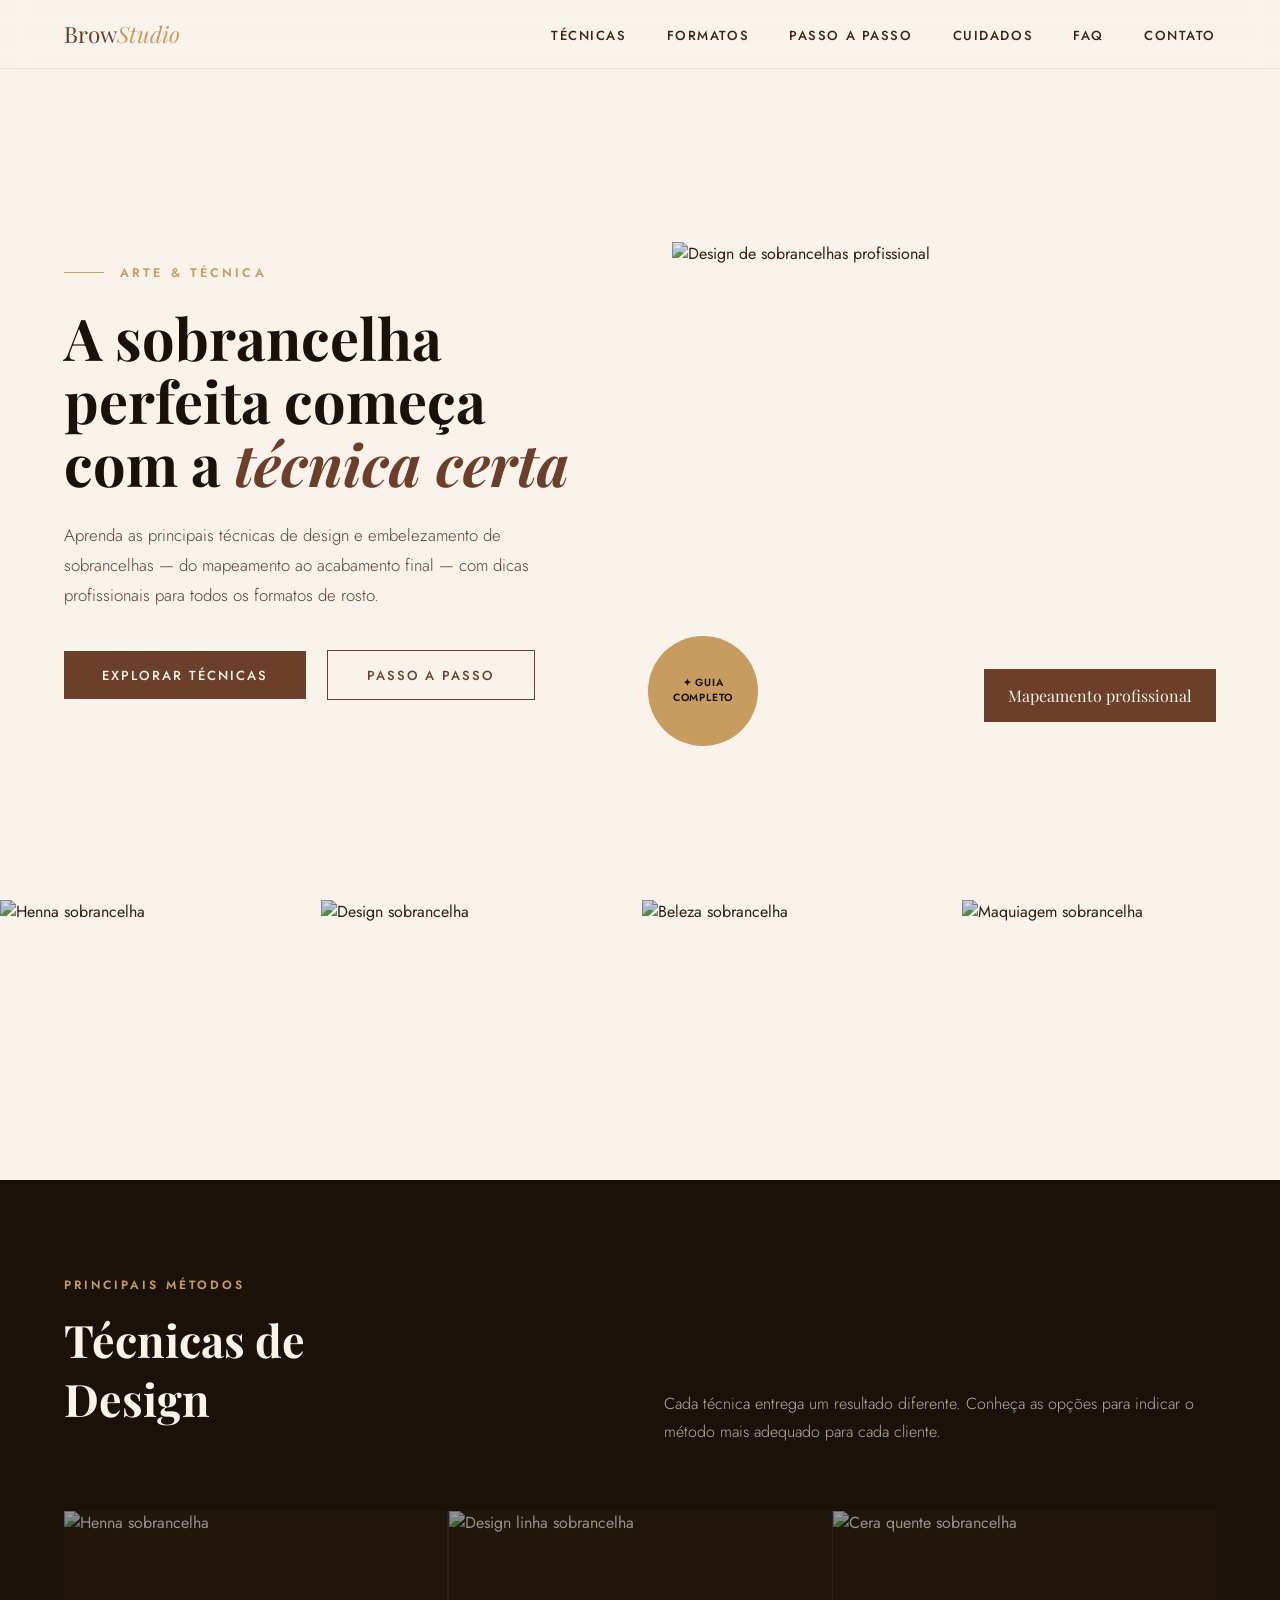
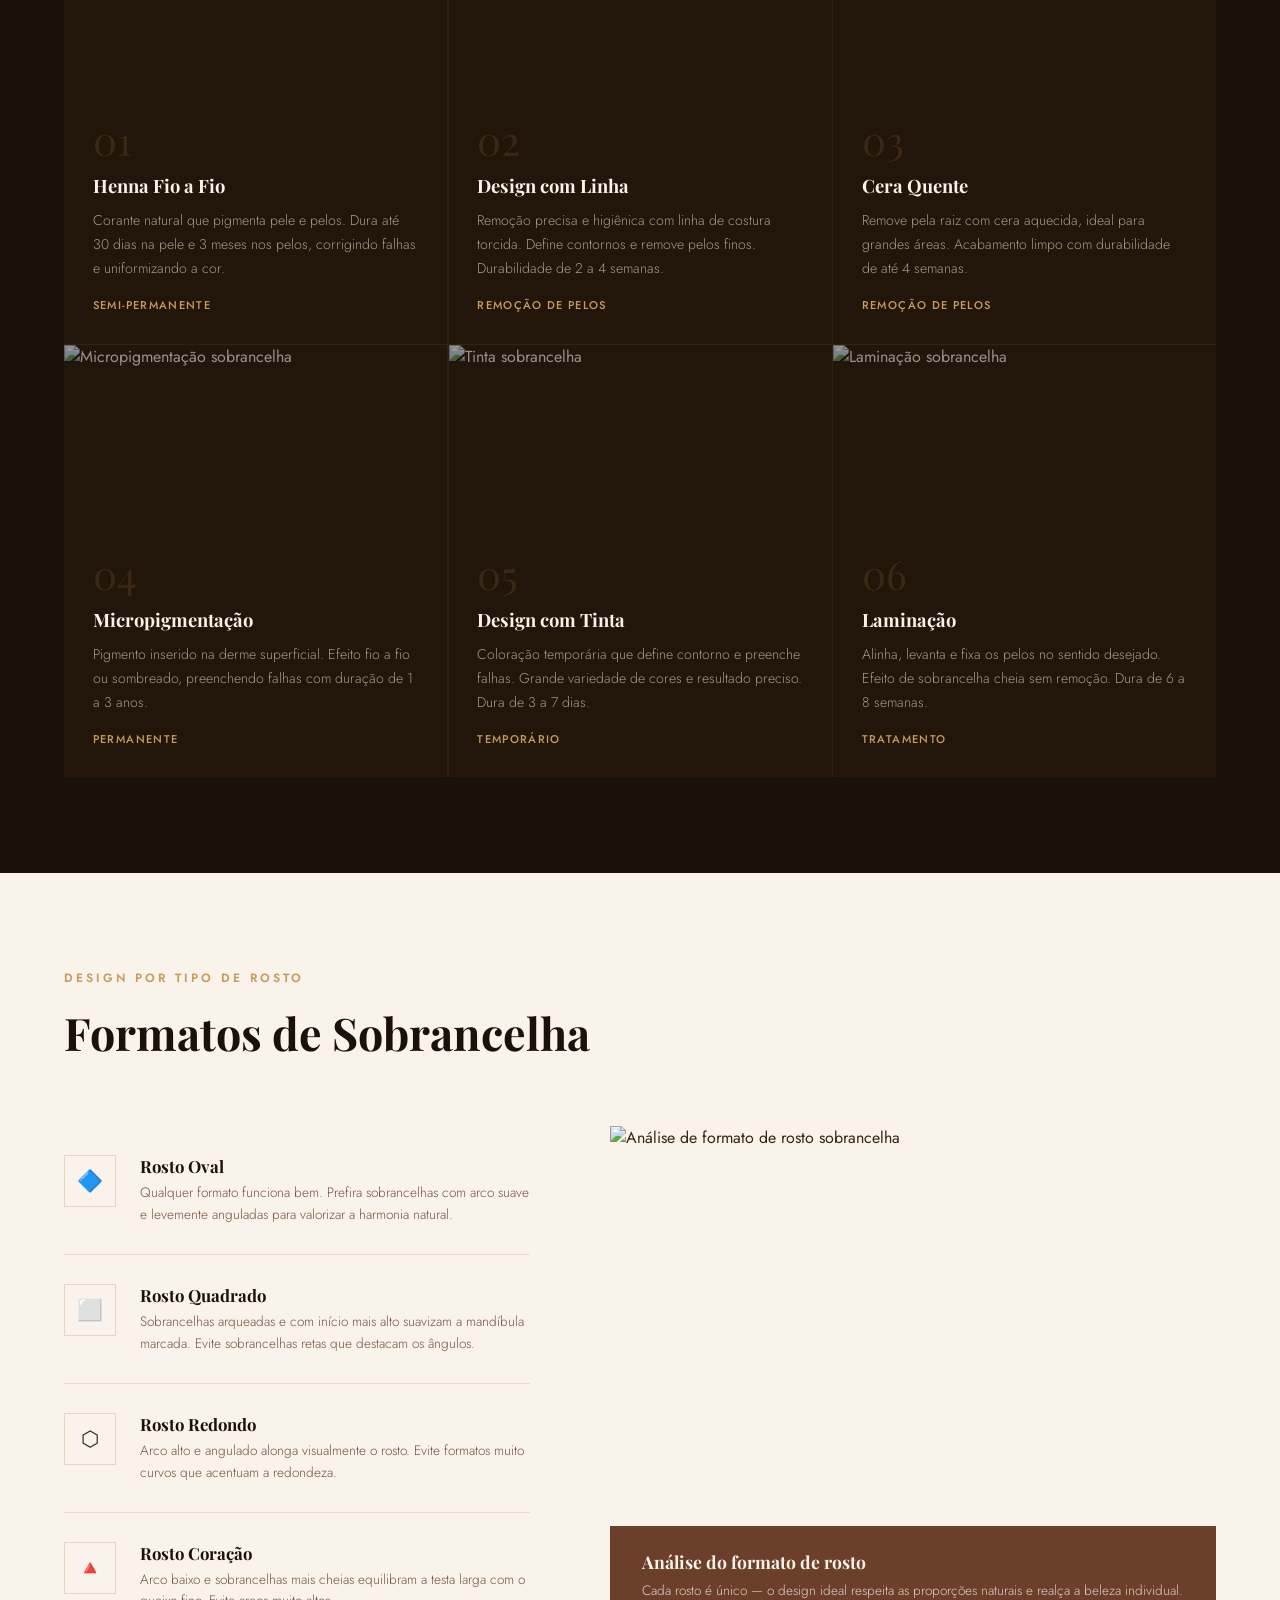
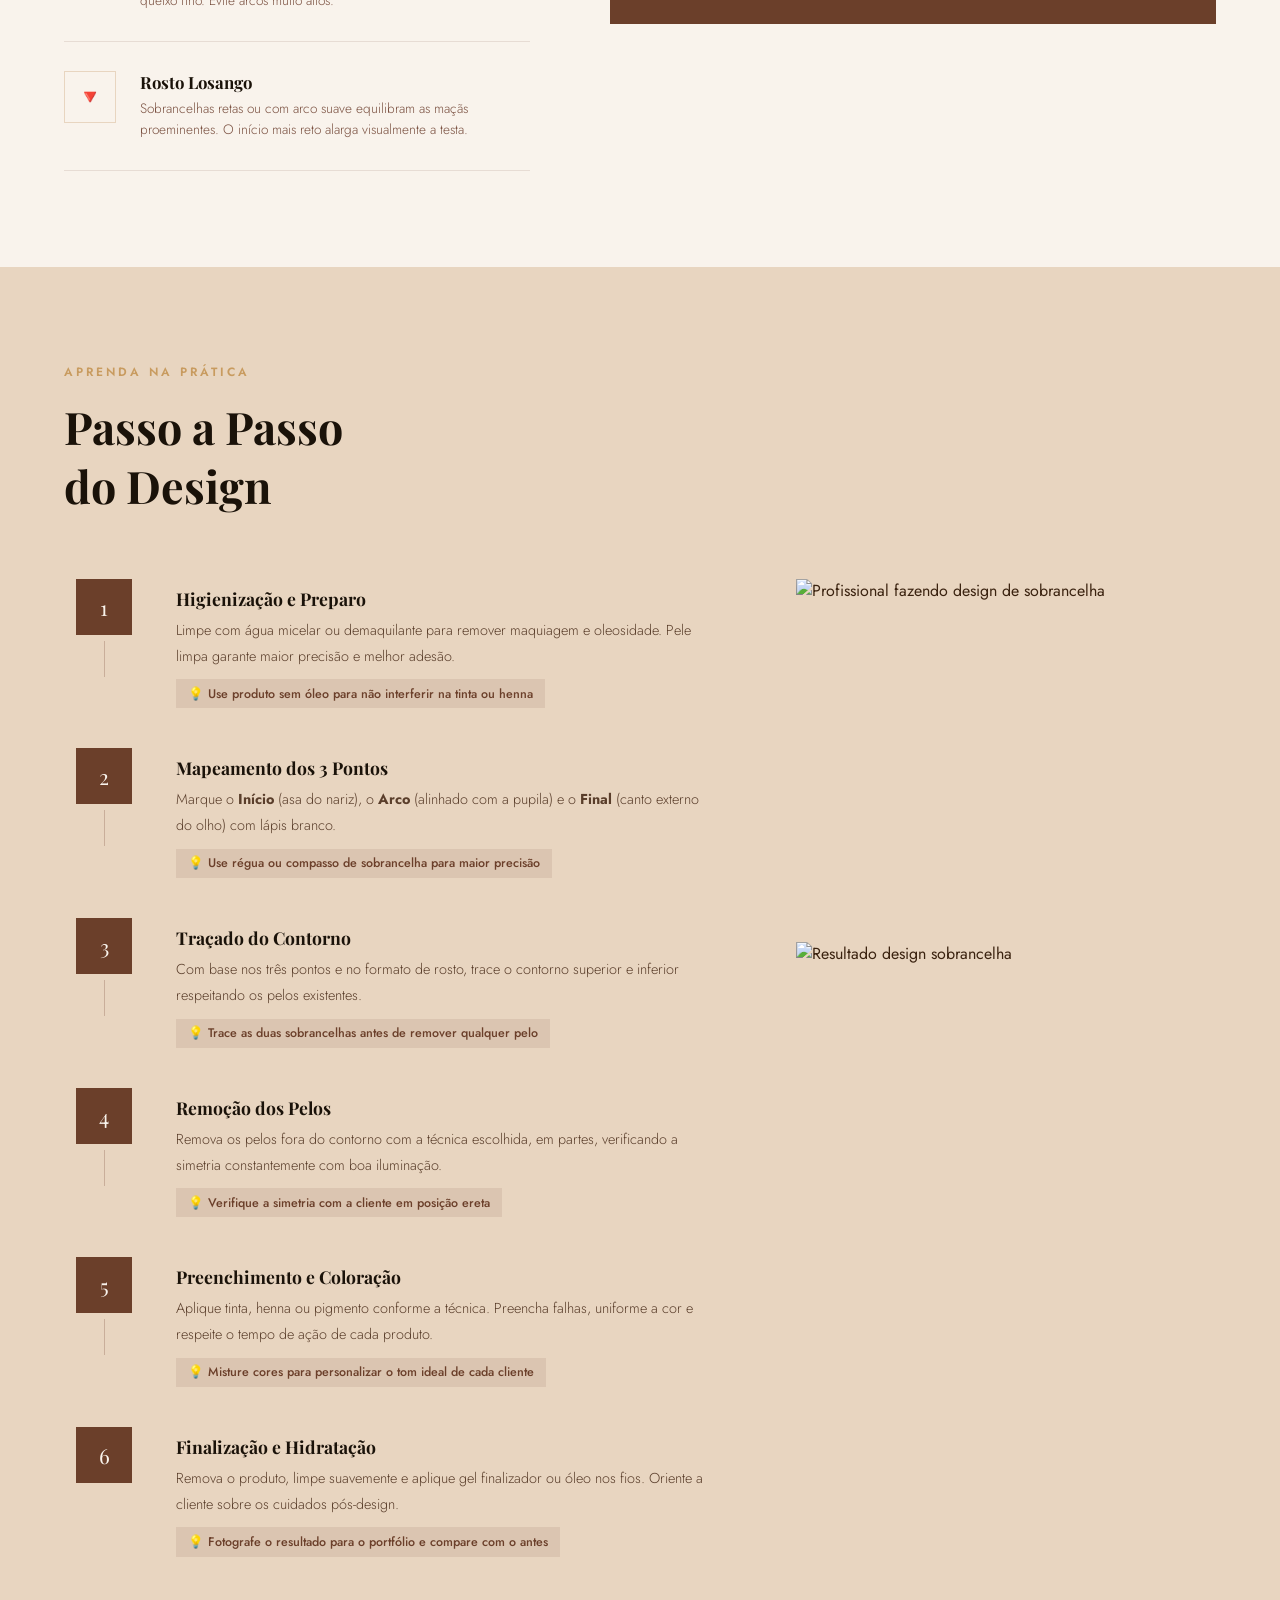
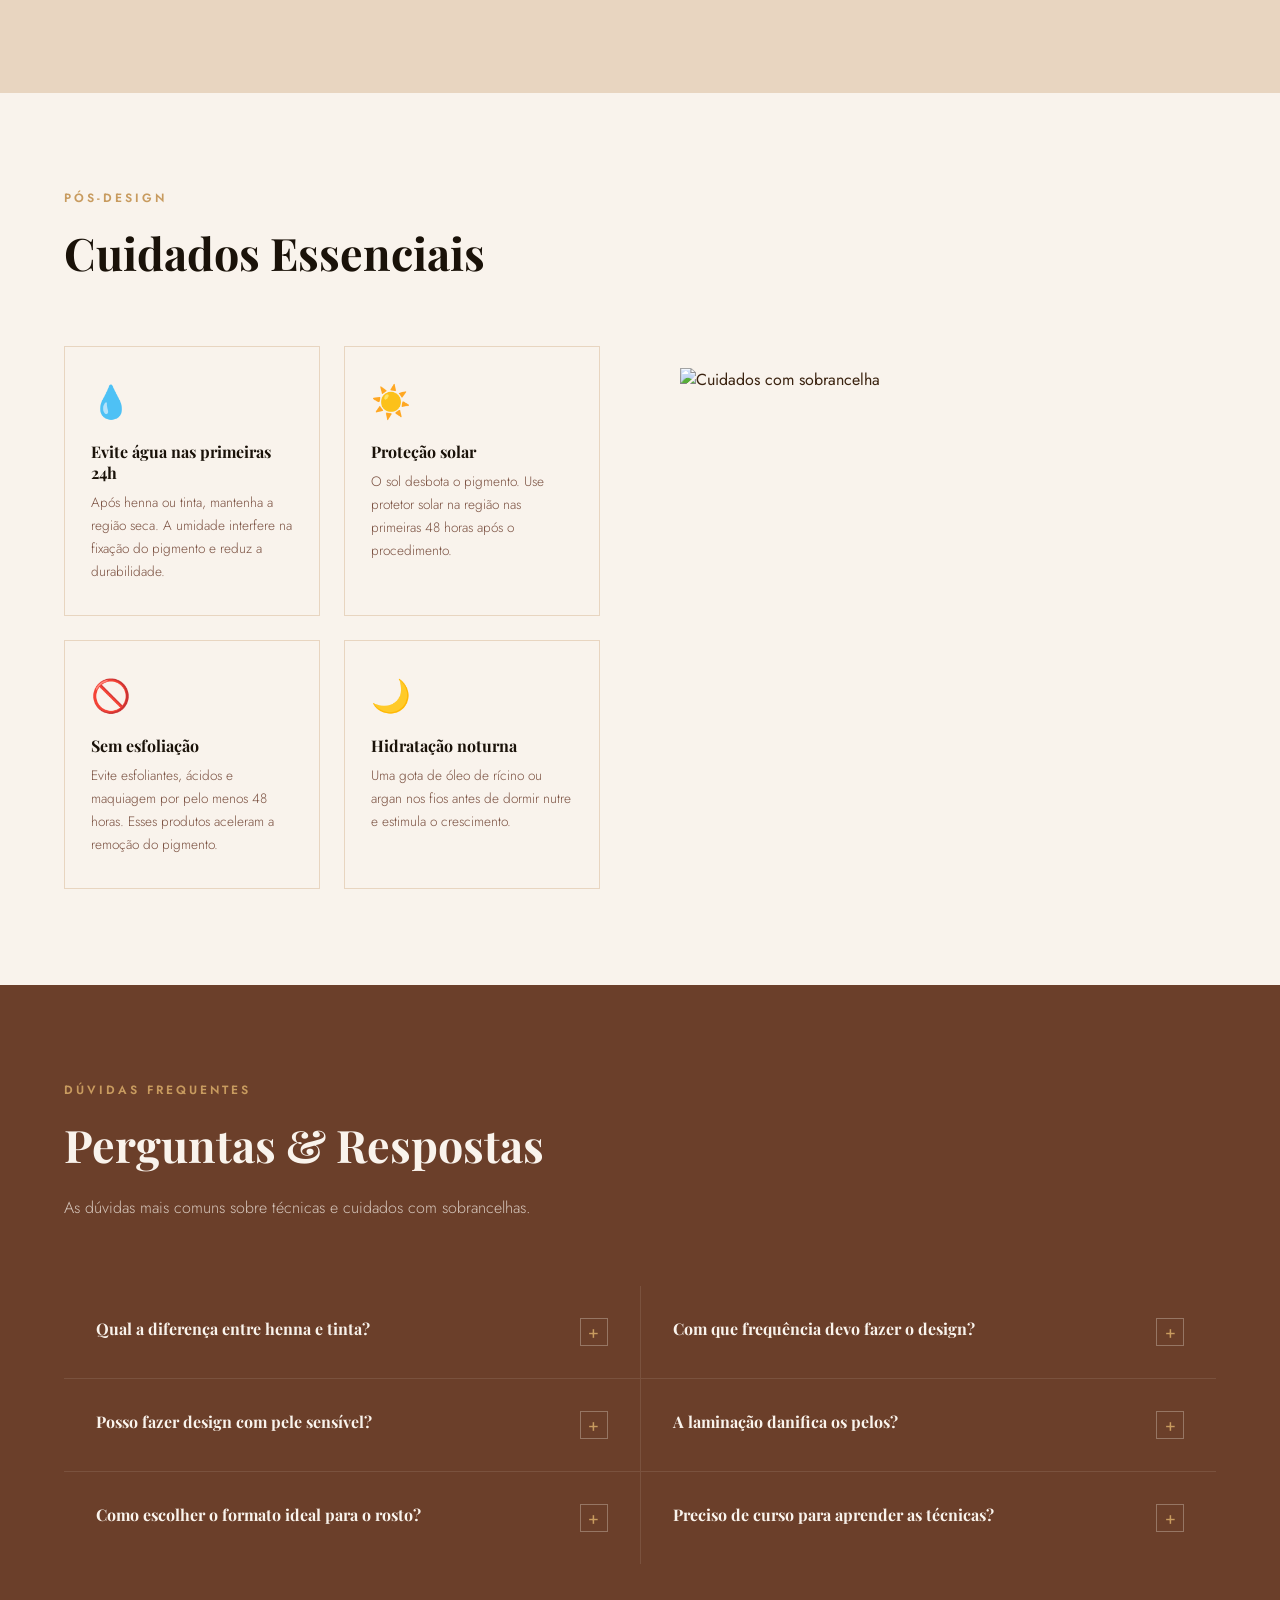
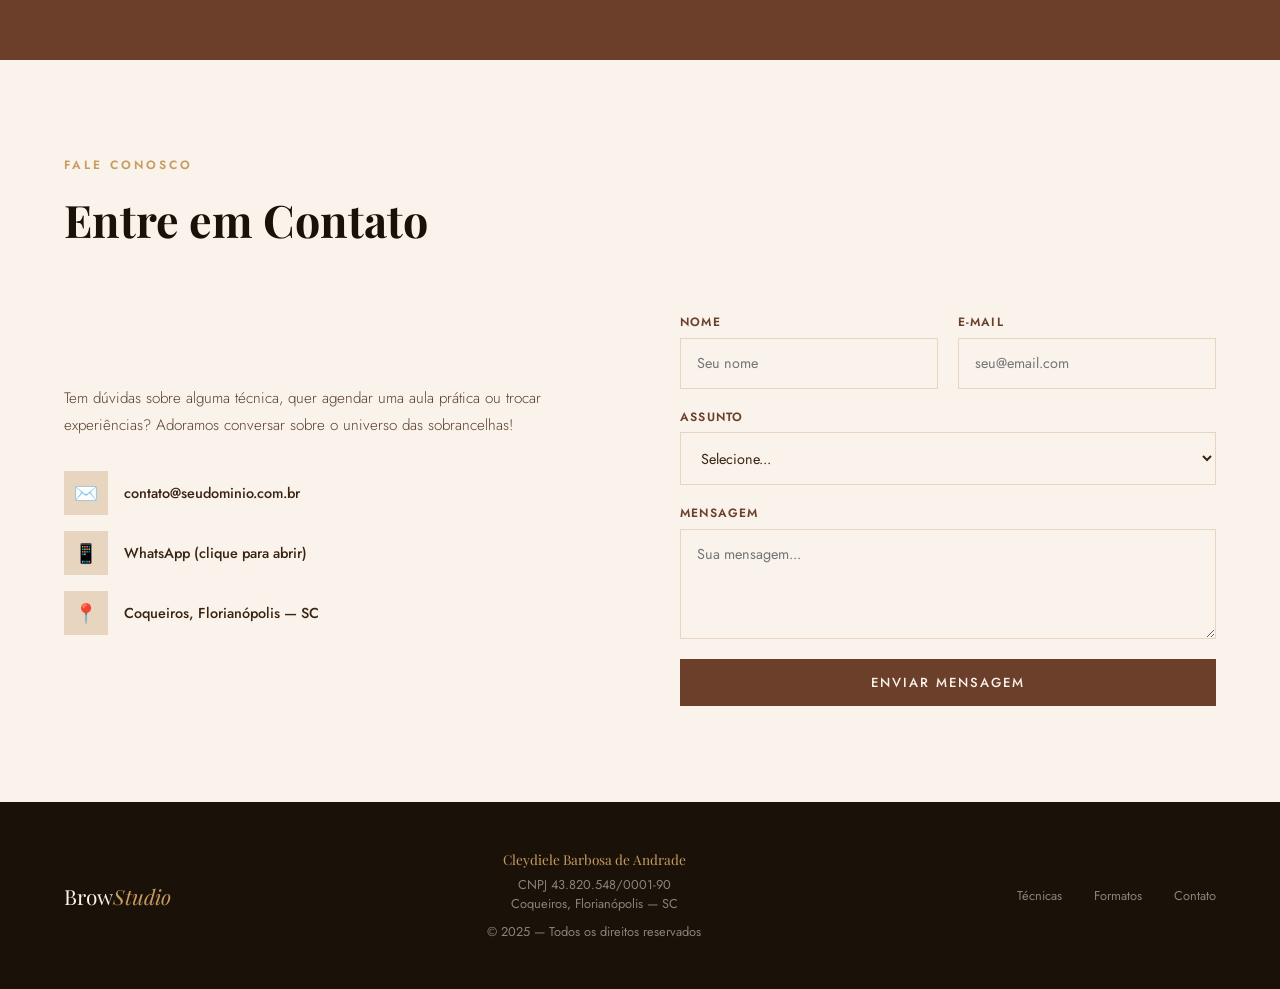
==== pre/index.html @ be70ad99 "Add files via upload" ====
<!DOCTYPE html><html lang="pt-BR"><head>
  <meta charset="UTF-8">
  <meta name="viewport" content="width=device-width, initial-scale=1.0">
  <title>Cleydiele Barbosa — Sobrancelhas</title>
  <link href="https://fonts.googleapis.com/css2?family=Playfair+Display:ital,wght@0,400;0,700;1,400&family=Jost:wght@300;400;500;600&display=swap" rel="stylesheet">
  <style>
    :root {
      --cream: #f9f3ec;
      --warm-brown: #6b3f2a;
      --gold: #c89b5f;
      --dark: #1a1209;
      --light-brown: #e8d5c0;
      --text: #3b2310;
    }
    *, *::before, *::after { box-sizing: border-box; margin: 0; padding: 0; }
    html { scroll-behavior: smooth; }
    body { font-family: 'Jost', sans-serif; background: var(--cream); color: var(--text); overflow-x: hidden; }

    /* NAV */
    nav {
      position: fixed; top: 0; left: 0; right: 0; z-index: 100;
      display: flex; justify-content: space-between; align-items: center;
      padding: 1.2rem 4rem;
      background: rgba(249,243,236,0.92); backdrop-filter: blur(12px);
      border-bottom: 1px solid rgba(200,155,95,0.2);
    }
    .nav-logo { font-family: 'Playfair Display', serif; font-size: 1.4rem; color: var(--warm-brown); }
    .nav-logo span { color: var(--gold); font-style: italic; }
    nav ul { list-style: none; display: flex; gap: 2.5rem; }
    nav ul a { text-decoration: none; font-size: 0.82rem; font-weight: 500; letter-spacing: 0.12em; text-transform: uppercase; color: var(--text); transition: color 0.3s; }
    nav ul a:hover { color: var(--gold); }

    /* HERO */
    .hero {
      min-height: 100vh;
      display: grid; grid-template-columns: 1fr 1fr;
      align-items: center; padding: 8rem 4rem 4rem; gap: 4rem;
      position: relative;
    }
    .hero-eyebrow {
      font-size: 0.78rem; font-weight: 600; letter-spacing: 0.25em; text-transform: uppercase;
      color: var(--gold); margin-bottom: 1.5rem;
      display: flex; align-items: center; gap: 1rem;
    }
    .hero-eyebrow::before { content: ''; display: block; width: 40px; height: 1px; background: var(--gold); }
    h1 { font-family: 'Playfair Display', serif; font-size: clamp(2.6rem, 4.5vw, 4.2rem); line-height: 1.1; color: var(--dark); margin-bottom: 1.5rem; }
    h1 em { font-style: italic; color: var(--warm-brown); }
    .hero p { font-size: 1.05rem; line-height: 1.8; color: #5a3e2b; max-width: 480px; margin-bottom: 2.5rem; font-weight: 300; }

    .btn {
      display: inline-block; padding: 0.9rem 2.4rem;
      background: var(--warm-brown); color: var(--cream);
      text-decoration: none; font-size: 0.82rem; letter-spacing: 0.15em;
      text-transform: uppercase; font-weight: 500; border: none; cursor: pointer;
      transition: background 0.3s, transform 0.2s; font-family: 'Jost', sans-serif;
    }
    .btn:hover { background: var(--dark); transform: translateY(-2px); }
    .btn-outline { background: transparent; border: 1.5px solid var(--warm-brown); color: var(--warm-brown); margin-left: 1rem; }
    .btn-outline:hover { background: var(--warm-brown); color: var(--cream); }

    /* HERO IMAGE */
    .hero-visual { position: relative; animation: fadeUp 1s 0.2s ease both; }
    .hero-img-main {
      width: 100%; height: 480px; object-fit: cover;
      display: block;
      filter: brightness(0.9);
    }
    .hero-img-overlay {
      position: absolute; bottom: -24px; left: -24px;
      background: var(--gold); color: var(--dark);
      width: 110px; height: 110px; border-radius: 50%;
      display: flex; flex-direction: column; align-items: center; justify-content: center;
      font-size: 0.65rem; font-weight: 600; letter-spacing: 0.08em;
      text-transform: uppercase; text-align: center; line-height: 1.4;
    }
    .hero-img-caption {
      position: absolute; bottom: 0; right: 0;
      background: var(--warm-brown); color: var(--cream);
      padding: 1rem 1.5rem;
      font-family: 'Playfair Display', serif; font-size: 1rem;
    }

    /* GALERIA */
    #galeria { padding: 0; }
    .galeria-grid { display: grid; grid-template-columns: repeat(4, 1fr); gap: 3px; }
    .galeria-item { position: relative; overflow: hidden; }
    .galeria-item img {
      width: 100%; height: 280px; object-fit: cover; display: block;
      transition: transform 0.5s ease, filter 0.4s;
      filter: brightness(0.85);
    }
    .galeria-item:hover img { transform: scale(1.05); filter: brightness(1); }
    .galeria-label {
      position: absolute; bottom: 0; left: 0; right: 0;
      background: linear-gradient(transparent, rgba(26,18,9,0.85));
      padding: 2rem 1.2rem 1rem;
      color: var(--cream); font-size: 0.8rem; letter-spacing: 0.12em;
      text-transform: uppercase; font-weight: 500;
      transform: translateY(100%); transition: transform 0.3s;
    }
    .galeria-item:hover .galeria-label { transform: translateY(0); }

    /* SECTIONS */
    section { padding: 6rem 4rem; }
    .section-label { font-size: 0.75rem; font-weight: 600; letter-spacing: 0.25em; text-transform: uppercase; color: var(--gold); margin-bottom: 1rem; }
    .section-title { font-family: 'Playfair Display', serif; font-size: clamp(2rem, 3.5vw, 3rem); color: var(--dark); margin-bottom: 1.2rem; }
    .section-sub { font-size: 1rem; line-height: 1.8; color: #5a3e2b; font-weight: 300; max-width: 560px; }

    /* TECNICAS */
    #tecnicas { background: var(--dark); color: var(--cream); }
    #tecnicas .section-title { color: var(--cream); }
    #tecnicas .section-sub { color: rgba(249,243,236,0.7); }
    .tecnicas-header { display: grid; grid-template-columns: 1fr 1fr; gap: 3rem; align-items: end; margin-bottom: 4rem; }
    .tecnicas-grid { display: grid; grid-template-columns: repeat(3, 1fr); gap: 1.5px; background: rgba(200,155,95,0.12); }

    .tecnica-card {
      background: #221509; overflow: hidden;
      transition: background 0.3s; cursor: default; position: relative;
    }
    .tecnica-card-img { width: 100%; height: 180px; object-fit: cover; display: block; filter: brightness(0.6) saturate(0.7); transition: filter 0.4s; }
    .tecnica-card:hover .tecnica-card-img { filter: brightness(0.8) saturate(1); }
    .tecnica-card-body { padding: 1.8rem; }
    .tecnica-card::before { content: ''; position: absolute; bottom: 0; left: 0; width: 0; height: 2px; background: var(--gold); transition: width 0.4s; }
    .tecnica-card:hover::before { width: 100%; }
    .tecnica-number { font-family: 'Playfair Display', serif; font-size: 2.5rem; color: rgba(200,155,95,0.15); line-height: 1; margin-bottom: 0.8rem; }
    .tecnica-card h3 { font-family: 'Playfair Display', serif; font-size: 1.15rem; color: var(--cream); margin-bottom: 0.7rem; }
    .tecnica-card p { font-size: 0.88rem; line-height: 1.7; color: rgba(249,243,236,0.6); font-weight: 300; }
    .tecnica-tag { display: inline-block; margin-top: 1rem; font-size: 0.7rem; letter-spacing: 0.12em; text-transform: uppercase; color: var(--gold); font-weight: 500; }

    /* FORMATOS */
    #formatos { background: var(--cream); }
    .formatos-layout { display: grid; grid-template-columns: 1fr 1.3fr; gap: 5rem; align-items: start; margin-top: 4rem; }
    .formato-item { display: flex; align-items: flex-start; gap: 1.5rem; padding: 1.8rem 0; border-bottom: 1px solid rgba(107,63,42,0.12); transition: all 0.3s; }
    .formato-item:hover .formato-icon-wrap { background: var(--warm-brown); color: var(--cream); }
    .formato-icon-wrap { flex-shrink: 0; width: 52px; height: 52px; border: 1.5px solid var(--light-brown); display: flex; align-items: center; justify-content: center; font-size: 1.3rem; transition: all 0.3s; }
    .formato-item h4 { font-family: 'Playfair Display', serif; font-size: 1.05rem; margin-bottom: 0.3rem; color: var(--dark); }
    .formato-item p { font-size: 0.85rem; line-height: 1.6; color: #7a5040; font-weight: 300; }
    .formato-visual { position: sticky; top: 8rem; }
    .formato-img { width: 100%; height: 400px; object-fit: cover; display: block; }
    .formato-img-caption { background: var(--warm-brown); color: var(--cream); padding: 1.5rem 2rem; }
    .formato-img-caption h3 { font-family: 'Playfair Display', serif; font-size: 1.1rem; margin-bottom: 0.4rem; }
    .formato-img-caption p { font-size: 0.85rem; opacity: 0.8; font-weight: 300; }

    /* PASSO A PASSO */
    #passo-a-passo { background: var(--light-brown); }
    .steps-with-img { display: grid; grid-template-columns: 1fr 420px; gap: 5rem; align-items: start; margin-top: 4rem; }
    .step { display: grid; grid-template-columns: 80px 1fr; gap: 2rem; margin-bottom: 2.5rem; align-items: start; }
    .step-number-col { display: flex; flex-direction: column; align-items: center; }
    .step-num { width: 56px; height: 56px; background: var(--warm-brown); color: var(--cream); display: flex; align-items: center; justify-content: center; font-family: 'Playfair Display', serif; font-size: 1.3rem; }
    .step-line { width: 1px; min-height: 36px; flex: 1; background: rgba(107,63,42,0.25); margin-top: 6px; }
    .step-body { padding-top: 0.5rem; }
    .step-body h3 { font-family: 'Playfair Display', serif; font-size: 1.1rem; margin-bottom: 0.5rem; color: var(--dark); }
    .step-body p { font-size: 0.9rem; line-height: 1.8; color: #5a3e2b; font-weight: 300; margin-bottom: 0.6rem; }
    .step-tip { display: inline-flex; align-items: center; gap: 0.5rem; font-size: 0.78rem; font-weight: 500; color: var(--warm-brown); background: rgba(107,63,42,0.1); padding: 0.35rem 0.75rem; }
    .steps-img-col { position: sticky; top: 8rem; }
    .steps-img-col img { width: 100%; height: 360px; object-fit: cover; display: block; margin-bottom: 3px; }
    .steps-img-col img:last-child { height: 240px; }

    /* CUIDADOS */
    #cuidados { background: var(--cream); }
    .cuidados-layout { display: grid; grid-template-columns: 1fr 1fr; gap: 5rem; align-items: center; margin-top: 4rem; }
    .cuidados-grid { display: grid; grid-template-columns: 1fr 1fr; gap: 1.5rem; }
    .cuidado-card { border: 1.5px solid var(--light-brown); padding: 2rem 1.6rem; transition: border-color 0.3s, transform 0.3s; }
    .cuidado-card:hover { border-color: var(--gold); transform: translateY(-4px); }
    .cuidado-icon { font-size: 2rem; margin-bottom: 1rem; }
    .cuidado-card h4 { font-family: 'Playfair Display', serif; font-size: 1rem; margin-bottom: 0.5rem; color: var(--dark); }
    .cuidado-card p { font-size: 0.85rem; line-height: 1.7; color: #7a5040; font-weight: 300; }
    .cuidados-img { width: 100%; height: 500px; object-fit: cover; display: block; }

    /* FAQ */
    #faq { background: var(--warm-brown); color: var(--cream); }
    #faq .section-title { color: var(--cream); }
    #faq .section-sub { color: rgba(249,243,236,0.75); }
    .faq-grid { display: grid; grid-template-columns: 1fr 1fr; gap: 1px; background: rgba(249,243,236,0.1); margin-top: 4rem; }
    .faq-item { background: var(--warm-brown); padding: 2rem; cursor: pointer; transition: background 0.3s; }
    .faq-item:hover { background: rgba(249,243,236,0.05); }
    .faq-q { display: flex; justify-content: space-between; align-items: flex-start; gap: 1rem; }
    .faq-q h4 { font-family: 'Playfair Display', serif; font-size: 1rem; line-height: 1.4; color: var(--cream); }
    .faq-toggle { flex-shrink: 0; width: 28px; height: 28px; border: 1px solid rgba(249,243,236,0.3); display: flex; align-items: center; justify-content: center; font-size: 1.1rem; color: var(--gold); transition: transform 0.3s; }
    .faq-item.open .faq-toggle { transform: rotate(45deg); }
    .faq-a { display: none; font-size: 0.88rem; line-height: 1.7; color: rgba(249,243,236,0.7); font-weight: 300; margin-top: 1rem; padding-top: 1rem; border-top: 1px solid rgba(249,243,236,0.1); }
    .faq-item.open .faq-a { display: block; }

    /* CONTATO */
    #contato { background: var(--cream); }
    .contato-layout { display: grid; grid-template-columns: 1fr 1fr; gap: 5rem; align-items: center; margin-top: 4rem; }
    .contato-info p { font-size: 0.95rem; line-height: 1.8; color: #5a3e2b; font-weight: 300; margin-bottom: 2rem; }
    .contact-links { display: flex; flex-direction: column; gap: 1rem; }
    .contact-link { display: flex; align-items: center; gap: 1rem; text-decoration: none; color: var(--text); font-size: 0.9rem; font-weight: 500; transition: color 0.3s; }
    .contact-link:hover { color: var(--gold); }
    .contact-link-icon { width: 44px; height: 44px; background: var(--light-brown); display: flex; align-items: center; justify-content: center; font-size: 1.2rem; }
    .contato-form { display: flex; flex-direction: column; gap: 1.2rem; }
    .form-row { display: grid; grid-template-columns: 1fr 1fr; gap: 1.2rem; }
    .form-group { display: flex; flex-direction: column; gap: 0.4rem; }
    .form-group label { font-size: 0.75rem; font-weight: 600; letter-spacing: 0.1em; text-transform: uppercase; color: var(--warm-brown); }
    .form-group input, .form-group select, .form-group textarea { padding: 0.9rem 1rem; border: 1.5px solid var(--light-brown); background: transparent; font-family: 'Jost', sans-serif; font-size: 0.9rem; color: var(--text); outline: none; transition: border-color 0.3s; resize: vertical; }
    .form-group input:focus, .form-group select:focus, .form-group textarea:focus { border-color: var(--gold); }

    /* FOOTER */
    footer { background: var(--dark); color: var(--cream); padding: 3rem 4rem; display: flex; justify-content: space-between; align-items: center; }
    .footer-logo { font-family: 'Playfair Display', serif; font-size: 1.3rem; }
    .footer-logo span { color: var(--gold); font-style: italic; }
    footer p { font-size: 0.8rem; opacity: 0.5; }
    .footer-links { display: flex; gap: 2rem; }
    .footer-links a { color: rgba(249,243,236,0.5); text-decoration: none; font-size: 0.8rem; transition: color 0.3s; }
    .footer-links a:hover { color: var(--gold); }

    @keyframes fadeUp { from { opacity: 0; transform: translateY(30px); } to { opacity: 1; transform: translateY(0); } }

    @media (max-width: 900px) {
      nav { padding: 1rem 1.5rem; }
      nav ul { display: none; }
      section { padding: 4rem 1.5rem; }
      .hero { grid-template-columns: 1fr; padding: 7rem 1.5rem 3rem; }
      .galeria-grid { grid-template-columns: 1fr 1fr; }
      .tecnicas-header { grid-template-columns: 1fr; }
      .tecnicas-grid { grid-template-columns: 1fr; }
      .formatos-layout { grid-template-columns: 1fr; }
      .steps-with-img { grid-template-columns: 1fr; }
      .steps-img-col { display: none; }
      .cuidados-layout { grid-template-columns: 1fr; }
      .faq-grid { grid-template-columns: 1fr; }
      .contato-layout { grid-template-columns: 1fr; }
      .form-row { grid-template-columns: 1fr; }
      footer { flex-direction: column; gap: 1.5rem; text-align: center; }
      .step { grid-template-columns: 60px 1fr; }
    }
  </style>
</head>
<body>

<nav>
  <div class="nav-logo">Brow<span>Studio</span></div>
  <ul>
    <li><a href="#tecnicas">Técnicas</a></li>
    <li><a href="#formatos">Formatos</a></li>
    <li><a href="#passo-a-passo">Passo a passo</a></li>
    <li><a href="#cuidados">Cuidados</a></li>
    <li><a href="#faq">FAQ</a></li>
    <li><a href="#contato">Contato</a></li>
  </ul>
</nav>

<!-- HERO -->
<section class="hero" id="inicio">
  <div style="animation: fadeUp 1s ease both;">
    <div class="hero-eyebrow">Arte & Técnica</div>
    <h1>A sobrancelha<br>perfeita começa<br>com a <em>técnica certa</em></h1>
    <p>Aprenda as principais técnicas de design e embelezamento de sobrancelhas — do mapeamento ao acabamento final — com dicas profissionais para todos os formatos de rosto.</p>
    <a href="#tecnicas" class="btn">Explorar técnicas</a>
    <a href="#passo-a-passo" class="btn btn-outline">Passo a passo</a>
  </div>

  <div class="hero-visual">
    <img class="hero-img-main" src="https://images.unsplash.com/photo-1616394584738-fc6e612e71b9?w=800&q=80" alt="Design de sobrancelhas profissional">
    <div class="hero-img-overlay">✦ Guia<br>Completo</div>
    <div class="hero-img-caption">Mapeamento profissional</div>
  </div>
</section>

<!-- GALERIA -->
<div id="galeria">
  <div class="galeria-grid">
    <div class="galeria-item">
      <img src="https://images.unsplash.com/photo-1570172619644-dfd03ed5d881?w=600&q=80" alt="Henna sobrancelha">
      <div class="galeria-label">Henna</div>
    </div>
    <div class="galeria-item">
      <img src="https://images.unsplash.com/photo-1583001931096-959e9a1a6223?w=600&q=80" alt="Design sobrancelha">
      <div class="galeria-label">Design</div>
    </div>
    <div class="galeria-item">
      <img src="https://images.unsplash.com/photo-1522337360788-8b13dee7a37e?w=600&q=80" alt="Beleza sobrancelha">
      <div class="galeria-label">Laminação</div>
    </div>
    <div class="galeria-item">
      <img src="https://images.unsplash.com/photo-1512290923902-8a9f81dc236c?w=600&q=80" alt="Maquiagem sobrancelha">
      <div class="galeria-label">Micropigmentação</div>
    </div>
  </div>
</div>

<!-- TECNICAS -->
<section id="tecnicas">
  <div class="tecnicas-header">
    <div>
      <div class="section-label">Principais métodos</div>
      <h2 class="section-title">Técnicas de<br>Design</h2>
    </div>
    <p class="section-sub">Cada técnica entrega um resultado diferente. Conheça as opções para indicar o método mais adequado para cada cliente.</p>
  </div>

  <div class="tecnicas-grid">
    <div class="tecnica-card">
      <img class="tecnica-card-img" src="https://images.unsplash.com/photo-1616394584738-fc6e612e71b9?w=600&q=80" alt="Henna sobrancelha">
      <div class="tecnica-card-body">
        <div class="tecnica-number">01</div>
        <h3>Henna Fio a Fio</h3>
        <p>Corante natural que pigmenta pele e pelos. Dura até 30 dias na pele e 3 meses nos pelos, corrigindo falhas e uniformizando a cor.</p>
        <span class="tecnica-tag">Semi-permanente</span>
      </div>
    </div>
    <div class="tecnica-card">
      <img class="tecnica-card-img" src="https://images.unsplash.com/photo-1596755389378-c31d21fd1273?w=600&q=80" alt="Design linha sobrancelha">
      <div class="tecnica-card-body">
        <div class="tecnica-number">02</div>
        <h3>Design com Linha</h3>
        <p>Remoção precisa e higiênica com linha de costura torcida. Define contornos e remove pelos finos. Durabilidade de 2 a 4 semanas.</p>
        <span class="tecnica-tag">Remoção de pelos</span>
      </div>
    </div>
    <div class="tecnica-card">
      <img class="tecnica-card-img" src="https://images.unsplash.com/photo-1515688594390-b649af70d282?w=600&q=80" alt="Cera quente sobrancelha">
      <div class="tecnica-card-body">
        <div class="tecnica-number">03</div>
        <h3>Cera Quente</h3>
        <p>Remove pela raiz com cera aquecida, ideal para grandes áreas. Acabamento limpo com durabilidade de até 4 semanas.</p>
        <span class="tecnica-tag">Remoção de pelos</span>
      </div>
    </div>
    <div class="tecnica-card">
      <img class="tecnica-card-img" src="https://images.unsplash.com/photo-1487412947147-5cebf100ffc2?w=600&q=80" alt="Micropigmentação sobrancelha">
      <div class="tecnica-card-body">
        <div class="tecnica-number">04</div>
        <h3>Micropigmentação</h3>
        <p>Pigmento inserido na derme superficial. Efeito fio a fio ou sombreado, preenchendo falhas com duração de 1 a 3 anos.</p>
        <span class="tecnica-tag">Permanente</span>
      </div>
    </div>
    <div class="tecnica-card">
      <img class="tecnica-card-img" src="https://images.unsplash.com/photo-1540555700478-4be289fbecef?w=600&q=80" alt="Tinta sobrancelha">
      <div class="tecnica-card-body">
        <div class="tecnica-number">05</div>
        <h3>Design com Tinta</h3>
        <p>Coloração temporária que define contorno e preenche falhas. Grande variedade de cores e resultado preciso. Dura de 3 a 7 dias.</p>
        <span class="tecnica-tag">Temporário</span>
      </div>
    </div>
    <div class="tecnica-card">
      <img class="tecnica-card-img" src="https://images.unsplash.com/photo-1552693673-1bf958298935?w=600&q=80" alt="Laminação sobrancelha">
      <div class="tecnica-card-body">
        <div class="tecnica-number">06</div>
        <h3>Laminação</h3>
        <p>Alinha, levanta e fixa os pelos no sentido desejado. Efeito de sobrancelha cheia sem remoção. Dura de 6 a 8 semanas.</p>
        <span class="tecnica-tag">Tratamento</span>
      </div>
    </div>
  </div>
</section>

<!-- FORMATOS -->
<section id="formatos">
  <div class="section-label">Design por tipo de rosto</div>
  <h2 class="section-title">Formatos de Sobrancelha</h2>

  <div class="formatos-layout">
    <div>
      <div class="formato-item">
        <div class="formato-icon-wrap">🔷</div>
        <div>
          <h4>Rosto Oval</h4>
          <p>Qualquer formato funciona bem. Prefira sobrancelhas com arco suave e levemente anguladas para valorizar a harmonia natural.</p>
        </div>
      </div>
      <div class="formato-item">
        <div class="formato-icon-wrap">⬜</div>
        <div>
          <h4>Rosto Quadrado</h4>
          <p>Sobrancelhas arqueadas e com início mais alto suavizam a mandíbula marcada. Evite sobrancelhas retas que destacam os ângulos.</p>
        </div>
      </div>
      <div class="formato-item">
        <div class="formato-icon-wrap">⬡</div>
        <div>
          <h4>Rosto Redondo</h4>
          <p>Arco alto e angulado alonga visualmente o rosto. Evite formatos muito curvos que acentuam a redondeza.</p>
        </div>
      </div>
      <div class="formato-item">
        <div class="formato-icon-wrap">🔺</div>
        <div>
          <h4>Rosto Coração</h4>
          <p>Arco baixo e sobrancelhas mais cheias equilibram a testa larga com o queixo fino. Evite arcos muito altos.</p>
        </div>
      </div>
      <div class="formato-item">
        <div class="formato-icon-wrap">🔻</div>
        <div>
          <h4>Rosto Losango</h4>
          <p>Sobrancelhas retas ou com arco suave equilibram as maçãs proeminentes. O início mais reto alarga visualmente a testa.</p>
        </div>
      </div>
    </div>

    <div class="formato-visual">
      <img class="formato-img" src="https://images.unsplash.com/photo-1503236823255-94609f598e71?w=700&q=80" alt="Análise de formato de rosto sobrancelha">
      <div class="formato-img-caption">
        <h3>Análise do formato de rosto</h3>
        <p>Cada rosto é único — o design ideal respeita as proporções naturais e realça a beleza individual.</p>
      </div>
    </div>
  </div>
</section>

<!-- PASSO A PASSO -->
<section id="passo-a-passo">
  <div class="section-label">Aprenda na prática</div>
  <h2 class="section-title">Passo a Passo<br>do Design</h2>

  <div class="steps-with-img">
    <div>
      <div class="step">
        <div class="step-number-col"><div class="step-num">1</div><div class="step-line"></div></div>
        <div class="step-body">
          <h3>Higienização e Preparo</h3>
          <p>Limpe com água micelar ou demaquilante para remover maquiagem e oleosidade. Pele limpa garante maior precisão e melhor adesão.</p>
          <span class="step-tip">💡 Use produto sem óleo para não interferir na tinta ou henna</span>
        </div>
      </div>
      <div class="step">
        <div class="step-number-col"><div class="step-num">2</div><div class="step-line"></div></div>
        <div class="step-body">
          <h3>Mapeamento dos 3 Pontos</h3>
          <p>Marque o <strong>Início</strong> (asa do nariz), o <strong>Arco</strong> (alinhado com a pupila) e o <strong>Final</strong> (canto externo do olho) com lápis branco.</p>
          <span class="step-tip">💡 Use régua ou compasso de sobrancelha para maior precisão</span>
        </div>
      </div>
      <div class="step">
        <div class="step-number-col"><div class="step-num">3</div><div class="step-line"></div></div>
        <div class="step-body">
          <h3>Traçado do Contorno</h3>
          <p>Com base nos três pontos e no formato de rosto, trace o contorno superior e inferior respeitando os pelos existentes.</p>
          <span class="step-tip">💡 Trace as duas sobrancelhas antes de remover qualquer pelo</span>
        </div>
      </div>
      <div class="step">
        <div class="step-number-col"><div class="step-num">4</div><div class="step-line"></div></div>
        <div class="step-body">
          <h3>Remoção dos Pelos</h3>
          <p>Remova os pelos fora do contorno com a técnica escolhida, em partes, verificando a simetria constantemente com boa iluminação.</p>
          <span class="step-tip">💡 Verifique a simetria com a cliente em posição ereta</span>
        </div>
      </div>
      <div class="step">
        <div class="step-number-col"><div class="step-num">5</div><div class="step-line"></div></div>
        <div class="step-body">
          <h3>Preenchimento e Coloração</h3>
          <p>Aplique tinta, henna ou pigmento conforme a técnica. Preencha falhas, uniforme a cor e respeite o tempo de ação de cada produto.</p>
          <span class="step-tip">💡 Misture cores para personalizar o tom ideal de cada cliente</span>
        </div>
      </div>
      <div class="step">
        <div class="step-number-col"><div class="step-num">6</div></div>
        <div class="step-body">
          <h3>Finalização e Hidratação</h3>
          <p>Remova o produto, limpe suavemente e aplique gel finalizador ou óleo nos fios. Oriente a cliente sobre os cuidados pós-design.</p>
          <span class="step-tip">💡 Fotografe o resultado para o portfólio e compare com o antes</span>
        </div>
      </div>
    </div>

    <div class="steps-img-col">
      <img src="https://images.unsplash.com/photo-1560869713-7d0a29430803?w=600&q=80" alt="Profissional fazendo design de sobrancelha">
      <img src="https://images.unsplash.com/photo-1562322140-8baeececf3df?w=600&q=80" alt="Resultado design sobrancelha">
    </div>
  </div>
</section>

<!-- CUIDADOS -->
<section id="cuidados">
  <div class="section-label">Pós-design</div>
  <h2 class="section-title">Cuidados Essenciais</h2>

  <div class="cuidados-layout">
    <div class="cuidados-grid">
      <div class="cuidado-card">
        <div class="cuidado-icon">💧</div>
        <h4>Evite água nas primeiras 24h</h4>
        <p>Após henna ou tinta, mantenha a região seca. A umidade interfere na fixação do pigmento e reduz a durabilidade.</p>
      </div>
      <div class="cuidado-card">
        <div class="cuidado-icon">☀️</div>
        <h4>Proteção solar</h4>
        <p>O sol desbota o pigmento. Use protetor solar na região nas primeiras 48 horas após o procedimento.</p>
      </div>
      <div class="cuidado-card">
        <div class="cuidado-icon">🚫</div>
        <h4>Sem esfoliação</h4>
        <p>Evite esfoliantes, ácidos e maquiagem por pelo menos 48 horas. Esses produtos aceleram a remoção do pigmento.</p>
      </div>
      <div class="cuidado-card">
        <div class="cuidado-icon">🌙</div>
        <h4>Hidratação noturna</h4>
        <p>Uma gota de óleo de rícino ou argan nos fios antes de dormir nutre e estimula o crescimento.</p>
      </div>
    </div>
    <img class="cuidados-img" src="https://images.unsplash.com/photo-1596755389378-c31d21fd1273?w=700&q=80" alt="Cuidados com sobrancelha">
  </div>
</section>

<!-- FAQ -->
<section id="faq">
  <div class="section-label">Dúvidas frequentes</div>
  <h2 class="section-title">Perguntas & Respostas</h2>
  <p class="section-sub">As dúvidas mais comuns sobre técnicas e cuidados com sobrancelhas.</p>

  <div class="faq-grid">
    <div class="faq-item" onclick="toggleFaq(this)">
      <div class="faq-q"><h4>Qual a diferença entre henna e tinta?</h4><div class="faq-toggle">+</div></div>
      <div class="faq-a">A henna é natural, pigmenta pele e pelos com até 30 dias de duração. A tinta é sintética, dura menos (3 a 7 dias) mas tem maior variedade de cores e resultado mais preciso nos fios.</div>
    </div>
    <div class="faq-item" onclick="toggleFaq(this)">
      <div class="faq-q"><h4>Com que frequência devo fazer o design?</h4><div class="faq-toggle">+</div></div>
      <div class="faq-a">Design simples: a cada 2–3 semanas. Henna: a cada 3–4 semanas. Laminação: a cada 6–8 semanas. Recomende sempre a manutenção antes que os pelos percam o formato.</div>
    </div>
    <div class="faq-item" onclick="toggleFaq(this)">
      <div class="faq-q"><h4>Posso fazer design com pele sensível?</h4><div class="faq-toggle">+</div></div>
      <div class="faq-a">Sim, mas faça teste de alergia 48h antes. Para peles muito sensíveis, evite cera quente e prefira a remoção com linha ou pinça.</div>
    </div>
    <div class="faq-item" onclick="toggleFaq(this)">
      <div class="faq-q"><h4>A laminação danifica os pelos?</h4><div class="faq-toggle">+</div></div>
      <div class="faq-a">Quando feita corretamente, não danifica. Não repita em menos de 6 semanas. Hidratação pós-procedimento é fundamental para manter os fios saudáveis.</div>
    </div>
    <div class="faq-item" onclick="toggleFaq(this)">
      <div class="faq-q"><h4>Como escolher o formato ideal para o rosto?</h4><div class="faq-toggle">+</div></div>
      <div class="faq-a">Analise o formato de rosto, estrutura óssea e preferências da cliente. Use a tabela de formatos como guia, mas sempre personalize. O equilíbrio visual é o mais importante.</div>
    </div>
    <div class="faq-item" onclick="toggleFaq(this)">
      <div class="faq-q"><h4>Preciso de curso para aprender as técnicas?</h4><div class="faq-toggle">+</div></div>
      <div class="faq-a">Cursos presenciais são recomendados para micropigmentação e laminação. Para design básico, guias ajudam — mas sempre pratique em manequins antes de atender clientes.</div>
    </div>
  </div>
</section>

<!-- CONTATO -->
<section id="contato">
  <div class="section-label">Fale conosco</div>
  <h2 class="section-title">Entre em Contato</h2>

  <div class="contato-layout">
    <div class="contato-info">
      <p>Tem dúvidas sobre alguma técnica, quer agendar uma aula prática ou trocar experiências? Adoramos conversar sobre o universo das sobrancelhas!</p>
      <div class="contact-links">
        <a href="mailto:contato@seudominio.com.br" class="contact-link">
          <div class="contact-link-icon">✉️</div>
          contato@seudominio.com.br
        </a>
        <a href="https://wa.me/5511999999999" class="contact-link" target="_blank">
          <div class="contact-link-icon">📱</div>
          WhatsApp (clique para abrir)
        </a>
        <a href="#" class="contact-link">
          <div class="contact-link-icon">📍</div>
          Coqueiros, Florianópolis — SC
        </a>
      </div>
    </div>

    <div class="contato-form">
      <div class="form-row">
        <div class="form-group"><label>Nome</label><input type="text" placeholder="Seu nome"></div>
        <div class="form-group"><label>E-mail</label><input type="email" placeholder="seu@email.com"></div>
      </div>
      <div class="form-group">
        <label>Assunto</label>
        <select>
          <option value="">Selecione...</option>
          <option>Dúvida sobre técnica</option>
          <option>Agendamento de aula</option>
          <option>Parceria profissional</option>
          <option>Outro</option>
        </select>
      </div>
      <div class="form-group"><label>Mensagem</label><textarea rows="4" placeholder="Sua mensagem..."></textarea></div>
      <button class="btn" type="button">Enviar mensagem</button>
    </div>
  </div>
</section>

<footer>
  <div class="footer-logo">Brow<span>Studio</span></div>
  <div style="text-align:center;">
    <p style="opacity:1; font-size:0.85rem; font-family:'Playfair Display',serif; color:var(--gold); margin-bottom:0.4rem;">Cleydiele Barbosa de Andrade</p>
    <p>CNPJ 43.820.548/0001-90</p>
    <p>Coqueiros, Florianópolis — SC</p>
    <p style="margin-top:0.6rem;">© 2025 — Todos os direitos reservados</p>
  </div>
  <div class="footer-links">
    <a href="#tecnicas">Técnicas</a>
    <a href="#formatos">Formatos</a>
    <a href="#contato">Contato</a>
  </div>
</footer>

<script>
  function toggleFaq(el) { el.classList.toggle('open'); }

  const observer = new IntersectionObserver((entries) => {
    entries.forEach(e => {
      if (e.isIntersecting) {
        e.target.style.opacity = '1';
        e.target.style.transform = 'translateY(0)';
      }
    });
  }, { threshold: 0.1 });

  document.querySelectorAll('.tecnica-card, .formato-item, .cuidado-card, .galeria-item').forEach(el => {
    el.style.opacity = '0';
    el.style.transform = 'translateY(20px)';
    el.style.transition = 'opacity 0.5s ease, transform 0.5s ease';
    observer.observe(el);
  });
</script>


</body></html>
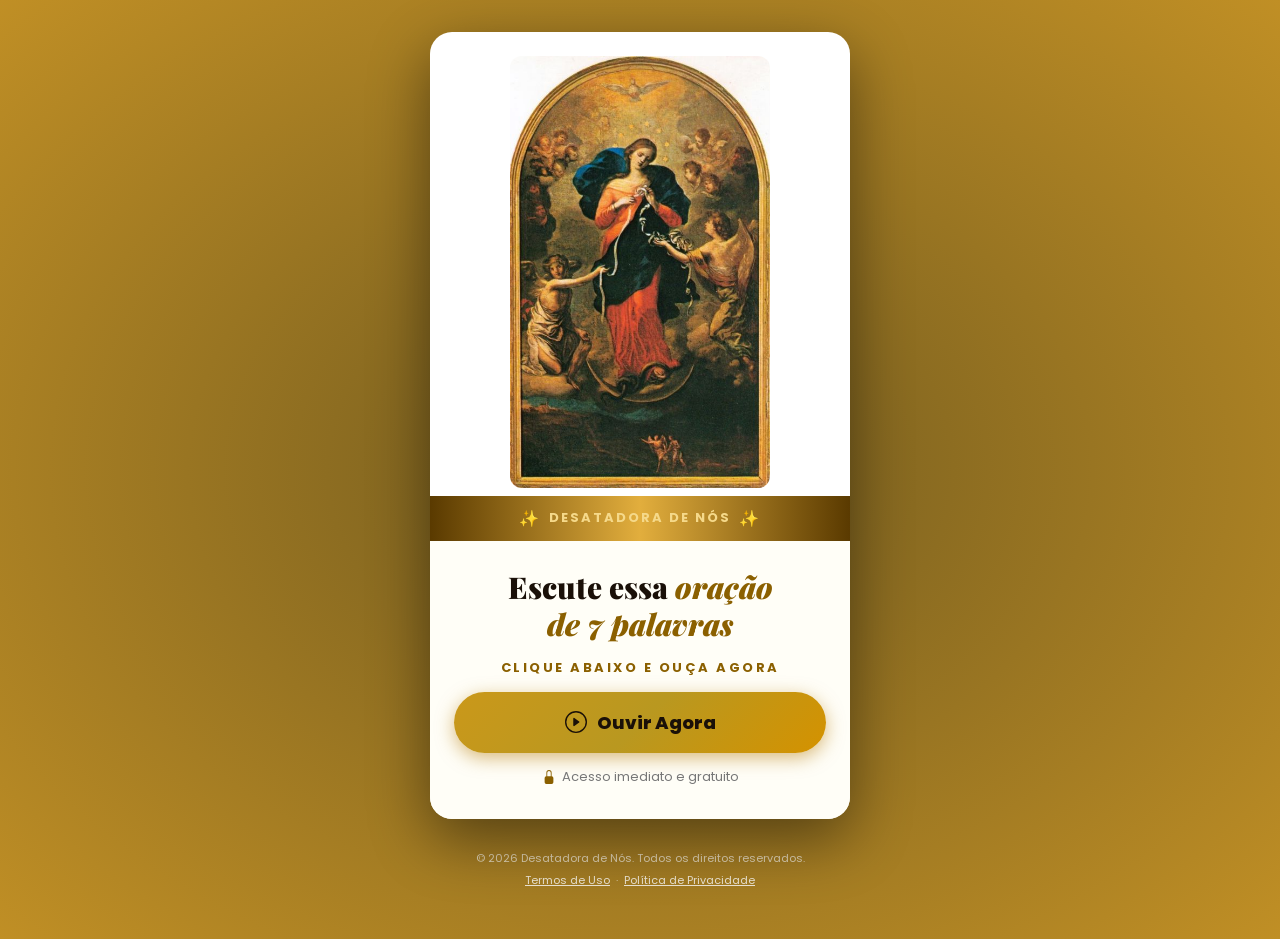
==== commit 999c37d1: "Add files via upload" ====
--- a/pre/index.html
+++ b/pre/index.html
@@ -1,616 +1,252 @@
-<!DOCTYPE html><html lang="pt-BR"><head>
-  <meta charset="UTF-8">
-  <meta name="viewport" content="width=device-width, initial-scale=1.0">
-  <title>Cleydiele Barbosa — Sobrancelhas</title>
-  <link href="https://fonts.googleapis.com/css2?family=Playfair+Display:ital,wght@0,400;0,700;1,400&family=Jost:wght@300;400;500;600&display=swap" rel="stylesheet">
+<!DOCTYPE html>
+<html lang="pt-BR">
+<head>
+  <meta charset="UTF-8" />
+  <meta name="viewport" content="width=device-width, initial-scale=1.0" />
+  <title>Desatadora de Nós</title>
+  <link href="https://fonts.googleapis.com/css2?family=Playfair+Display:wght@700;900&family=Poppins:wght@400;500;600;700;800&display=swap" rel="stylesheet" />
   <style>
-    :root {
-      --cream: #f9f3ec;
-      --warm-brown: #6b3f2a;
-      --gold: #c89b5f;
-      --dark: #1a1209;
-      --light-brown: #e8d5c0;
-      --text: #3b2310;
-    }
     *, *::before, *::after { box-sizing: border-box; margin: 0; padding: 0; }
-    html { scroll-behavior: smooth; }
-    body { font-family: 'Jost', sans-serif; background: var(--cream); color: var(--text); overflow-x: hidden; }
-
-    /* NAV */
-    nav {
-      position: fixed; top: 0; left: 0; right: 0; z-index: 100;
-      display: flex; justify-content: space-between; align-items: center;
-      padding: 1.2rem 4rem;
-      background: rgba(249,243,236,0.92); backdrop-filter: blur(12px);
-      border-bottom: 1px solid rgba(200,155,95,0.2);
-    }
-    .nav-logo { font-family: 'Playfair Display', serif; font-size: 1.4rem; color: var(--warm-brown); }
-    .nav-logo span { color: var(--gold); font-style: italic; }
-    nav ul { list-style: none; display: flex; gap: 2.5rem; }
-    nav ul a { text-decoration: none; font-size: 0.82rem; font-weight: 500; letter-spacing: 0.12em; text-transform: uppercase; color: var(--text); transition: color 0.3s; }
-    nav ul a:hover { color: var(--gold); }
-
-    /* HERO */
+
+    body {
+      font-family: 'Poppins', sans-serif;
+      min-height: 100vh;
+      background: radial-gradient(ellipse at center, #725b1f 0%, #c08f25 100%);
+      display: flex;
+      flex-direction: column;
+      align-items: center;
+      justify-content: flex-start;
+      padding: 32px 16px 48px;
+    }
+
+    /* ── Card ── */
+    .card {
+      width: 100%;
+      max-width: 420px;
+      border-radius: 22px;
+      overflow: hidden;
+      box-shadow: 0 20px 60px rgba(0,0,0,0.45);
+      background: #fff;
+      position: relative;
+    }
+
+    /* ── Imagem hero ── */
     .hero {
-      min-height: 100vh;
-      display: grid; grid-template-columns: 1fr 1fr;
-      align-items: center; padding: 8rem 4rem 4rem; gap: 4rem;
-      position: relative;
-    }
-    .hero-eyebrow {
-      font-size: 0.78rem; font-weight: 600; letter-spacing: 0.25em; text-transform: uppercase;
-      color: var(--gold); margin-bottom: 1.5rem;
-      display: flex; align-items: center; gap: 1rem;
-    }
-    .hero-eyebrow::before { content: ''; display: block; width: 40px; height: 1px; background: var(--gold); }
-    h1 { font-family: 'Playfair Display', serif; font-size: clamp(2.6rem, 4.5vw, 4.2rem); line-height: 1.1; color: var(--dark); margin-bottom: 1.5rem; }
-    h1 em { font-style: italic; color: var(--warm-brown); }
-    .hero p { font-size: 1.05rem; line-height: 1.8; color: #5a3e2b; max-width: 480px; margin-bottom: 2.5rem; font-weight: 300; }
-
-    .btn {
-      display: inline-block; padding: 0.9rem 2.4rem;
-      background: var(--warm-brown); color: var(--cream);
-      text-decoration: none; font-size: 0.82rem; letter-spacing: 0.15em;
-      text-transform: uppercase; font-weight: 500; border: none; cursor: pointer;
-      transition: background 0.3s, transform 0.2s; font-family: 'Jost', sans-serif;
-    }
-    .btn:hover { background: var(--dark); transform: translateY(-2px); }
-    .btn-outline { background: transparent; border: 1.5px solid var(--warm-brown); color: var(--warm-brown); margin-left: 1rem; }
-    .btn-outline:hover { background: var(--warm-brown); color: var(--cream); }
-
-    /* HERO IMAGE */
-    .hero-visual { position: relative; animation: fadeUp 1s 0.2s ease both; }
-    .hero-img-main {
-      width: 100%; height: 480px; object-fit: cover;
+      width: 70%;
+      max-width: 260px;
+      height: auto;
       display: block;
-      filter: brightness(0.9);
-    }
-    .hero-img-overlay {
-      position: absolute; bottom: -24px; left: -24px;
-      background: var(--gold); color: var(--dark);
-      width: 110px; height: 110px; border-radius: 50%;
-      display: flex; flex-direction: column; align-items: center; justify-content: center;
-      font-size: 0.65rem; font-weight: 600; letter-spacing: 0.08em;
-      text-transform: uppercase; text-align: center; line-height: 1.4;
-    }
-    .hero-img-caption {
-      position: absolute; bottom: 0; right: 0;
-      background: var(--warm-brown); color: var(--cream);
-      padding: 1rem 1.5rem;
-      font-family: 'Playfair Display', serif; font-size: 1rem;
-    }
-
-    /* GALERIA */
-    #galeria { padding: 0; }
-    .galeria-grid { display: grid; grid-template-columns: repeat(4, 1fr); gap: 3px; }
-    .galeria-item { position: relative; overflow: hidden; }
-    .galeria-item img {
-      width: 100%; height: 280px; object-fit: cover; display: block;
-      transition: transform 0.5s ease, filter 0.4s;
-      filter: brightness(0.85);
-    }
-    .galeria-item:hover img { transform: scale(1.05); filter: brightness(1); }
-    .galeria-label {
-      position: absolute; bottom: 0; left: 0; right: 0;
-      background: linear-gradient(transparent, rgba(26,18,9,0.85));
-      padding: 2rem 1.2rem 1rem;
-      color: var(--cream); font-size: 0.8rem; letter-spacing: 0.12em;
-      text-transform: uppercase; font-weight: 500;
-      transform: translateY(100%); transition: transform 0.3s;
-    }
-    .galeria-item:hover .galeria-label { transform: translateY(0); }
-
-    /* SECTIONS */
-    section { padding: 6rem 4rem; }
-    .section-label { font-size: 0.75rem; font-weight: 600; letter-spacing: 0.25em; text-transform: uppercase; color: var(--gold); margin-bottom: 1rem; }
-    .section-title { font-family: 'Playfair Display', serif; font-size: clamp(2rem, 3.5vw, 3rem); color: var(--dark); margin-bottom: 1.2rem; }
-    .section-sub { font-size: 1rem; line-height: 1.8; color: #5a3e2b; font-weight: 300; max-width: 560px; }
-
-    /* TECNICAS */
-    #tecnicas { background: var(--dark); color: var(--cream); }
-    #tecnicas .section-title { color: var(--cream); }
-    #tecnicas .section-sub { color: rgba(249,243,236,0.7); }
-    .tecnicas-header { display: grid; grid-template-columns: 1fr 1fr; gap: 3rem; align-items: end; margin-bottom: 4rem; }
-    .tecnicas-grid { display: grid; grid-template-columns: repeat(3, 1fr); gap: 1.5px; background: rgba(200,155,95,0.12); }
-
-    .tecnica-card {
-      background: #221509; overflow: hidden;
-      transition: background 0.3s; cursor: default; position: relative;
-    }
-    .tecnica-card-img { width: 100%; height: 180px; object-fit: cover; display: block; filter: brightness(0.6) saturate(0.7); transition: filter 0.4s; }
-    .tecnica-card:hover .tecnica-card-img { filter: brightness(0.8) saturate(1); }
-    .tecnica-card-body { padding: 1.8rem; }
-    .tecnica-card::before { content: ''; position: absolute; bottom: 0; left: 0; width: 0; height: 2px; background: var(--gold); transition: width 0.4s; }
-    .tecnica-card:hover::before { width: 100%; }
-    .tecnica-number { font-family: 'Playfair Display', serif; font-size: 2.5rem; color: rgba(200,155,95,0.15); line-height: 1; margin-bottom: 0.8rem; }
-    .tecnica-card h3 { font-family: 'Playfair Display', serif; font-size: 1.15rem; color: var(--cream); margin-bottom: 0.7rem; }
-    .tecnica-card p { font-size: 0.88rem; line-height: 1.7; color: rgba(249,243,236,0.6); font-weight: 300; }
-    .tecnica-tag { display: inline-block; margin-top: 1rem; font-size: 0.7rem; letter-spacing: 0.12em; text-transform: uppercase; color: var(--gold); font-weight: 500; }
-
-    /* FORMATOS */
-    #formatos { background: var(--cream); }
-    .formatos-layout { display: grid; grid-template-columns: 1fr 1.3fr; gap: 5rem; align-items: start; margin-top: 4rem; }
-    .formato-item { display: flex; align-items: flex-start; gap: 1.5rem; padding: 1.8rem 0; border-bottom: 1px solid rgba(107,63,42,0.12); transition: all 0.3s; }
-    .formato-item:hover .formato-icon-wrap { background: var(--warm-brown); color: var(--cream); }
-    .formato-icon-wrap { flex-shrink: 0; width: 52px; height: 52px; border: 1.5px solid var(--light-brown); display: flex; align-items: center; justify-content: center; font-size: 1.3rem; transition: all 0.3s; }
-    .formato-item h4 { font-family: 'Playfair Display', serif; font-size: 1.05rem; margin-bottom: 0.3rem; color: var(--dark); }
-    .formato-item p { font-size: 0.85rem; line-height: 1.6; color: #7a5040; font-weight: 300; }
-    .formato-visual { position: sticky; top: 8rem; }
-    .formato-img { width: 100%; height: 400px; object-fit: cover; display: block; }
-    .formato-img-caption { background: var(--warm-brown); color: var(--cream); padding: 1.5rem 2rem; }
-    .formato-img-caption h3 { font-family: 'Playfair Display', serif; font-size: 1.1rem; margin-bottom: 0.4rem; }
-    .formato-img-caption p { font-size: 0.85rem; opacity: 0.8; font-weight: 300; }
-
-    /* PASSO A PASSO */
-    #passo-a-passo { background: var(--light-brown); }
-    .steps-with-img { display: grid; grid-template-columns: 1fr 420px; gap: 5rem; align-items: start; margin-top: 4rem; }
-    .step { display: grid; grid-template-columns: 80px 1fr; gap: 2rem; margin-bottom: 2.5rem; align-items: start; }
-    .step-number-col { display: flex; flex-direction: column; align-items: center; }
-    .step-num { width: 56px; height: 56px; background: var(--warm-brown); color: var(--cream); display: flex; align-items: center; justify-content: center; font-family: 'Playfair Display', serif; font-size: 1.3rem; }
-    .step-line { width: 1px; min-height: 36px; flex: 1; background: rgba(107,63,42,0.25); margin-top: 6px; }
-    .step-body { padding-top: 0.5rem; }
-    .step-body h3 { font-family: 'Playfair Display', serif; font-size: 1.1rem; margin-bottom: 0.5rem; color: var(--dark); }
-    .step-body p { font-size: 0.9rem; line-height: 1.8; color: #5a3e2b; font-weight: 300; margin-bottom: 0.6rem; }
-    .step-tip { display: inline-flex; align-items: center; gap: 0.5rem; font-size: 0.78rem; font-weight: 500; color: var(--warm-brown); background: rgba(107,63,42,0.1); padding: 0.35rem 0.75rem; }
-    .steps-img-col { position: sticky; top: 8rem; }
-    .steps-img-col img { width: 100%; height: 360px; object-fit: cover; display: block; margin-bottom: 3px; }
-    .steps-img-col img:last-child { height: 240px; }
-
-    /* CUIDADOS */
-    #cuidados { background: var(--cream); }
-    .cuidados-layout { display: grid; grid-template-columns: 1fr 1fr; gap: 5rem; align-items: center; margin-top: 4rem; }
-    .cuidados-grid { display: grid; grid-template-columns: 1fr 1fr; gap: 1.5rem; }
-    .cuidado-card { border: 1.5px solid var(--light-brown); padding: 2rem 1.6rem; transition: border-color 0.3s, transform 0.3s; }
-    .cuidado-card:hover { border-color: var(--gold); transform: translateY(-4px); }
-    .cuidado-icon { font-size: 2rem; margin-bottom: 1rem; }
-    .cuidado-card h4 { font-family: 'Playfair Display', serif; font-size: 1rem; margin-bottom: 0.5rem; color: var(--dark); }
-    .cuidado-card p { font-size: 0.85rem; line-height: 1.7; color: #7a5040; font-weight: 300; }
-    .cuidados-img { width: 100%; height: 500px; object-fit: cover; display: block; }
-
-    /* FAQ */
-    #faq { background: var(--warm-brown); color: var(--cream); }
-    #faq .section-title { color: var(--cream); }
-    #faq .section-sub { color: rgba(249,243,236,0.75); }
-    .faq-grid { display: grid; grid-template-columns: 1fr 1fr; gap: 1px; background: rgba(249,243,236,0.1); margin-top: 4rem; }
-    .faq-item { background: var(--warm-brown); padding: 2rem; cursor: pointer; transition: background 0.3s; }
-    .faq-item:hover { background: rgba(249,243,236,0.05); }
-    .faq-q { display: flex; justify-content: space-between; align-items: flex-start; gap: 1rem; }
-    .faq-q h4 { font-family: 'Playfair Display', serif; font-size: 1rem; line-height: 1.4; color: var(--cream); }
-    .faq-toggle { flex-shrink: 0; width: 28px; height: 28px; border: 1px solid rgba(249,243,236,0.3); display: flex; align-items: center; justify-content: center; font-size: 1.1rem; color: var(--gold); transition: transform 0.3s; }
-    .faq-item.open .faq-toggle { transform: rotate(45deg); }
-    .faq-a { display: none; font-size: 0.88rem; line-height: 1.7; color: rgba(249,243,236,0.7); font-weight: 300; margin-top: 1rem; padding-top: 1rem; border-top: 1px solid rgba(249,243,236,0.1); }
-    .faq-item.open .faq-a { display: block; }
-
-    /* CONTATO */
-    #contato { background: var(--cream); }
-    .contato-layout { display: grid; grid-template-columns: 1fr 1fr; gap: 5rem; align-items: center; margin-top: 4rem; }
-    .contato-info p { font-size: 0.95rem; line-height: 1.8; color: #5a3e2b; font-weight: 300; margin-bottom: 2rem; }
-    .contact-links { display: flex; flex-direction: column; gap: 1rem; }
-    .contact-link { display: flex; align-items: center; gap: 1rem; text-decoration: none; color: var(--text); font-size: 0.9rem; font-weight: 500; transition: color 0.3s; }
-    .contact-link:hover { color: var(--gold); }
-    .contact-link-icon { width: 44px; height: 44px; background: var(--light-brown); display: flex; align-items: center; justify-content: center; font-size: 1.2rem; }
-    .contato-form { display: flex; flex-direction: column; gap: 1.2rem; }
-    .form-row { display: grid; grid-template-columns: 1fr 1fr; gap: 1.2rem; }
-    .form-group { display: flex; flex-direction: column; gap: 0.4rem; }
-    .form-group label { font-size: 0.75rem; font-weight: 600; letter-spacing: 0.1em; text-transform: uppercase; color: var(--warm-brown); }
-    .form-group input, .form-group select, .form-group textarea { padding: 0.9rem 1rem; border: 1.5px solid var(--light-brown); background: transparent; font-family: 'Jost', sans-serif; font-size: 0.9rem; color: var(--text); outline: none; transition: border-color 0.3s; resize: vertical; }
-    .form-group input:focus, .form-group select:focus, .form-group textarea:focus { border-color: var(--gold); }
-
-    /* FOOTER */
-    footer { background: var(--dark); color: var(--cream); padding: 3rem 4rem; display: flex; justify-content: space-between; align-items: center; }
-    .footer-logo { font-family: 'Playfair Display', serif; font-size: 1.3rem; }
-    .footer-logo span { color: var(--gold); font-style: italic; }
-    footer p { font-size: 0.8rem; opacity: 0.5; }
-    .footer-links { display: flex; gap: 2rem; }
-    .footer-links a { color: rgba(249,243,236,0.5); text-decoration: none; font-size: 0.8rem; transition: color 0.3s; }
-    .footer-links a:hover { color: var(--gold); }
-
-    @keyframes fadeUp { from { opacity: 0; transform: translateY(30px); } to { opacity: 1; transform: translateY(0); } }
-
-    @media (max-width: 900px) {
-      nav { padding: 1rem 1.5rem; }
-      nav ul { display: none; }
-      section { padding: 4rem 1.5rem; }
-      .hero { grid-template-columns: 1fr; padding: 7rem 1.5rem 3rem; }
-      .galeria-grid { grid-template-columns: 1fr 1fr; }
-      .tecnicas-header { grid-template-columns: 1fr; }
-      .tecnicas-grid { grid-template-columns: 1fr; }
-      .formatos-layout { grid-template-columns: 1fr; }
-      .steps-with-img { grid-template-columns: 1fr; }
-      .steps-img-col { display: none; }
-      .cuidados-layout { grid-template-columns: 1fr; }
-      .faq-grid { grid-template-columns: 1fr; }
-      .contato-layout { grid-template-columns: 1fr; }
-      .form-row { grid-template-columns: 1fr; }
-      footer { flex-direction: column; gap: 1.5rem; text-align: center; }
-      .step { grid-template-columns: 60px 1fr; }
+      margin: 24px auto 8px;
+      border-radius: 12px;
+    }
+
+    /* placeholder quando não há imagem */
+    .hero-placeholder {
+      width: 100%;
+      height: 220px;
+      background: linear-gradient(160deg, #b39135 0%, #c9920a 100%);
+      display: flex;
+      align-items: center;
+      justify-content: center;
+    }
+
+    .hero-placeholder span {
+      font-size: 90px;
+      opacity: 0.6;
+    }
+
+    /* ── Badge ── */
+    .badge {
+      background: linear-gradient(90deg, #5a3a00, #e2ae3d, #5a3a00);
+      color: #f5d98a;
+      font-family: 'Poppins', sans-serif;
+      font-size: 13px;
+      font-weight: 700;
+      letter-spacing: 2px;
+      text-transform: uppercase;
+      padding: 10px 20px;
+      text-align: center;
+      display: flex;
+      align-items: center;
+      justify-content: center;
+      gap: 8px;
+    }
+
+    .badge-icon {
+      font-size: 16px;
+    }
+
+    /* ── Conteúdo ── */
+    .content {
+      background: #fffef7;
+      padding: 28px 24px 32px;
+      display: flex;
+      flex-direction: column;
+      align-items: center;
+      gap: 14px;
+    }
+
+    /* ── Headline ── */
+    .headline {
+      font-family: 'Playfair Display', serif;
+      font-size: clamp(24px, 6vw, 30px);
+      font-weight: 900;
+      color: #1a1008;
+      text-align: center;
+      line-height: 1.25;
+    }
+
+    .headline em {
+      font-style: italic;
+      color: #8b6000;
+    }
+
+    /* ── Subheadline ── */
+    .subheadline {
+      font-size: 13px;
+      font-weight: 700;
+      color: #8b6000;
+      letter-spacing: 2.5px;
+      text-transform: uppercase;
+      text-align: center;
+    }
+
+    /* ── Botão ── */
+    .cta-btn {
+      display: flex;
+      align-items: center;
+      justify-content: center;
+      gap: 10px;
+      width: 100%;
+      padding: 17px 20px;
+      background: linear-gradient(135deg, #ca981a, #b99820, #d49200);
+      color: #1a1008;
+      font-family: 'Poppins', sans-serif;
+      font-size: 18px;
+      font-weight: 800;
+      border: none;
+      border-radius: 50px;
+      cursor: pointer;
+      text-decoration: none;
+      box-shadow: 0 5px 18px rgba(180,120,0,0.5);
+      transition: transform 0.15s, box-shadow 0.15s;
+      animation: glow 2.4s ease-in-out infinite;
+    }
+
+    .cta-btn:hover  { transform: translateY(-2px); box-shadow: 0 8px 26px rgba(180,120,0,0.7); }
+    .cta-btn:active { transform: translateY(0); }
+
+    @keyframes glow {
+      0%, 100% { box-shadow: 0 5px 18px rgba(180,120,0,0.45); }
+      50%       { box-shadow: 0 5px 30px rgba(180,120,0,0.80); }
+    }
+
+    /* ── Envio instantâneo ── */
+    .instant {
+      display: flex;
+      align-items: center;
+      gap: 6px;
+      font-size: 13px;
+      color: #777;
+    }
+
+    /* ── Footer ── */
+    footer {
+      margin-top: 28px;
+      text-align: center;
+      color: rgba(255,255,255,0.65);
+      font-size: 11px;
+      line-height: 2;
+    }
+
+    footer a {
+      color: rgba(255,255,255,0.8);
+      text-decoration: underline;
     }
   </style>
+
+  <script>
+  window.googlePixelId = "6a052935a823e9c41c568ab7";
+  var a = document.createElement("script");
+  a.setAttribute("async", "");
+  a.setAttribute("defer", "");
+  a.setAttribute("src", "https://cdn.utmify.com.br/scripts/pixel/pixel-google.js");
+  document.head.appendChild(a);
+</script>
+<script
+  src="https://cdn.utmify.com.br/scripts/utms/latest.js"
+  data-utmify-prevent-xcod-sck
+  data-utmify-prevent-subids
+  async
+  defer
+></script>
 </head>
 <body>
 
-<nav>
-  <div class="nav-logo">Brow<span>Studio</span></div>
-  <ul>
-    <li><a href="#tecnicas">Técnicas</a></li>
-    <li><a href="#formatos">Formatos</a></li>
-    <li><a href="#passo-a-passo">Passo a passo</a></li>
-    <li><a href="#cuidados">Cuidados</a></li>
-    <li><a href="#faq">FAQ</a></li>
-    <li><a href="#contato">Contato</a></li>
-  </ul>
-</nav>
-
-<!-- HERO -->
-<section class="hero" id="inicio">
-  <div style="animation: fadeUp 1s ease both;">
-    <div class="hero-eyebrow">Arte & Técnica</div>
-    <h1>A sobrancelha<br>perfeita começa<br>com a <em>técnica certa</em></h1>
-    <p>Aprenda as principais técnicas de design e embelezamento de sobrancelhas — do mapeamento ao acabamento final — com dicas profissionais para todos os formatos de rosto.</p>
-    <a href="#tecnicas" class="btn">Explorar técnicas</a>
-    <a href="#passo-a-passo" class="btn btn-outline">Passo a passo</a>
-  </div>
-
-  <div class="hero-visual">
-    <img class="hero-img-main" src="https://images.unsplash.com/photo-1616394584738-fc6e612e71b9?w=800&q=80" alt="Design de sobrancelhas profissional">
-    <div class="hero-img-overlay">✦ Guia<br>Completo</div>
-    <div class="hero-img-caption">Mapeamento profissional</div>
-  </div>
-</section>
-
-<!-- GALERIA -->
-<div id="galeria">
-  <div class="galeria-grid">
-    <div class="galeria-item">
-      <img src="https://images.unsplash.com/photo-1570172619644-dfd03ed5d881?w=600&q=80" alt="Henna sobrancelha">
-      <div class="galeria-label">Henna</div>
+  <div class="card">
+
+    <!-- Imagem hero -->
+    <!--
+      Coloque a imagem da Desatadora de Nós na pasta e ajuste o src abaixo.
+      Sugestão de nome: desatadora.jpg
+    -->
+    <img
+      class="hero"
+      src="desatadora.jpg"
+      alt="Desatadora de Nós"
+      onerror="this.outerHTML='<div class=\'hero-placeholder\'><span>🙏</span></div>'"
+    />
+
+    <!-- Badge -->
+    <div class="badge">
+      <span class="badge-icon">✨</span>
+      DESATADORA DE NÓS
+      <span class="badge-icon">✨</span>
     </div>
-    <div class="galeria-item">
-      <img src="https://images.unsplash.com/photo-1583001931096-959e9a1a6223?w=600&q=80" alt="Design sobrancelha">
-      <div class="galeria-label">Design</div>
-    </div>
-    <div class="galeria-item">
-      <img src="https://images.unsplash.com/photo-1522337360788-8b13dee7a37e?w=600&q=80" alt="Beleza sobrancelha">
-      <div class="galeria-label">Laminação</div>
-    </div>
-    <div class="galeria-item">
-      <img src="https://images.unsplash.com/photo-1512290923902-8a9f81dc236c?w=600&q=80" alt="Maquiagem sobrancelha">
-      <div class="galeria-label">Micropigmentação</div>
+
+    <!-- Conteúdo -->
+    <div class="content">
+
+      <h1 class="headline">
+        Escute essa <em>oração<br />de 7 palavras</em>
+      </h1>
+
+      <p class="subheadline">Clique abaixo e Ouça agora</p>
+
+      <a href="https://spyscanner.site/inf-1" class="cta-btn" id="cta-btn">
+        <!-- ícone play -->
+        <svg xmlns="http://www.w3.org/2000/svg" width="22" height="22" fill="currentColor" viewBox="0 0 16 16">
+          <path d="M8 15A7 7 0 1 1 8 1a7 7 0 0 1 0 14zm0 1A8 8 0 1 0 8 0a8 8 0 0 0 0 16z"/>
+          <path d="M6.271 5.055a.5.5 0 0 1 .52.038l3.5 2.5a.5.5 0 0 1 0 .814l-3.5 2.5A.5.5 0 0 1 6 10.5v-5a.5.5 0 0 1 .271-.445z"/>
+        </svg>
+        Ouvir Agora
+      </a>
+
+      <div class="instant">
+        <svg xmlns="http://www.w3.org/2000/svg" width="14" height="14" fill="#8b6000" viewBox="0 0 16 16">
+          <path d="M8 1a2 2 0 0 1 2 2v4H6V3a2 2 0 0 1 2-2zm3 6V3a3 3 0 0 0-6 0v4a2 2 0 0 0-2 2v5a2 2 0 0 0 2 2h6a2 2 0 0 0 2-2V9a2 2 0 0 0-2-2z"/>
+        </svg>
+        Acesso imediato e gratuito
+      </div>
+
     </div>
   </div>
-</div>
-
-<!-- TECNICAS -->
-<section id="tecnicas">
-  <div class="tecnicas-header">
-    <div>
-      <div class="section-label">Principais métodos</div>
-      <h2 class="section-title">Técnicas de<br>Design</h2>
-    </div>
-    <p class="section-sub">Cada técnica entrega um resultado diferente. Conheça as opções para indicar o método mais adequado para cada cliente.</p>
-  </div>
-
-  <div class="tecnicas-grid">
-    <div class="tecnica-card">
-      <img class="tecnica-card-img" src="https://images.unsplash.com/photo-1616394584738-fc6e612e71b9?w=600&q=80" alt="Henna sobrancelha">
-      <div class="tecnica-card-body">
-        <div class="tecnica-number">01</div>
-        <h3>Henna Fio a Fio</h3>
-        <p>Corante natural que pigmenta pele e pelos. Dura até 30 dias na pele e 3 meses nos pelos, corrigindo falhas e uniformizando a cor.</p>
-        <span class="tecnica-tag">Semi-permanente</span>
-      </div>
-    </div>
-    <div class="tecnica-card">
-      <img class="tecnica-card-img" src="https://images.unsplash.com/photo-1596755389378-c31d21fd1273?w=600&q=80" alt="Design linha sobrancelha">
-      <div class="tecnica-card-body">
-        <div class="tecnica-number">02</div>
-        <h3>Design com Linha</h3>
-        <p>Remoção precisa e higiênica com linha de costura torcida. Define contornos e remove pelos finos. Durabilidade de 2 a 4 semanas.</p>
-        <span class="tecnica-tag">Remoção de pelos</span>
-      </div>
-    </div>
-    <div class="tecnica-card">
-      <img class="tecnica-card-img" src="https://images.unsplash.com/photo-1515688594390-b649af70d282?w=600&q=80" alt="Cera quente sobrancelha">
-      <div class="tecnica-card-body">
-        <div class="tecnica-number">03</div>
-        <h3>Cera Quente</h3>
-        <p>Remove pela raiz com cera aquecida, ideal para grandes áreas. Acabamento limpo com durabilidade de até 4 semanas.</p>
-        <span class="tecnica-tag">Remoção de pelos</span>
-      </div>
-    </div>
-    <div class="tecnica-card">
-      <img class="tecnica-card-img" src="https://images.unsplash.com/photo-1487412947147-5cebf100ffc2?w=600&q=80" alt="Micropigmentação sobrancelha">
-      <div class="tecnica-card-body">
-        <div class="tecnica-number">04</div>
-        <h3>Micropigmentação</h3>
-        <p>Pigmento inserido na derme superficial. Efeito fio a fio ou sombreado, preenchendo falhas com duração de 1 a 3 anos.</p>
-        <span class="tecnica-tag">Permanente</span>
-      </div>
-    </div>
-    <div class="tecnica-card">
-      <img class="tecnica-card-img" src="https://images.unsplash.com/photo-1540555700478-4be289fbecef?w=600&q=80" alt="Tinta sobrancelha">
-      <div class="tecnica-card-body">
-        <div class="tecnica-number">05</div>
-        <h3>Design com Tinta</h3>
-        <p>Coloração temporária que define contorno e preenche falhas. Grande variedade de cores e resultado preciso. Dura de 3 a 7 dias.</p>
-        <span class="tecnica-tag">Temporário</span>
-      </div>
-    </div>
-    <div class="tecnica-card">
-      <img class="tecnica-card-img" src="https://images.unsplash.com/photo-1552693673-1bf958298935?w=600&q=80" alt="Laminação sobrancelha">
-      <div class="tecnica-card-body">
-        <div class="tecnica-number">06</div>
-        <h3>Laminação</h3>
-        <p>Alinha, levanta e fixa os pelos no sentido desejado. Efeito de sobrancelha cheia sem remoção. Dura de 6 a 8 semanas.</p>
-        <span class="tecnica-tag">Tratamento</span>
-      </div>
-    </div>
-  </div>
-</section>
-
-<!-- FORMATOS -->
-<section id="formatos">
-  <div class="section-label">Design por tipo de rosto</div>
-  <h2 class="section-title">Formatos de Sobrancelha</h2>
-
-  <div class="formatos-layout">
-    <div>
-      <div class="formato-item">
-        <div class="formato-icon-wrap">🔷</div>
-        <div>
-          <h4>Rosto Oval</h4>
-          <p>Qualquer formato funciona bem. Prefira sobrancelhas com arco suave e levemente anguladas para valorizar a harmonia natural.</p>
-        </div>
-      </div>
-      <div class="formato-item">
-        <div class="formato-icon-wrap">⬜</div>
-        <div>
-          <h4>Rosto Quadrado</h4>
-          <p>Sobrancelhas arqueadas e com início mais alto suavizam a mandíbula marcada. Evite sobrancelhas retas que destacam os ângulos.</p>
-        </div>
-      </div>
-      <div class="formato-item">
-        <div class="formato-icon-wrap">⬡</div>
-        <div>
-          <h4>Rosto Redondo</h4>
-          <p>Arco alto e angulado alonga visualmente o rosto. Evite formatos muito curvos que acentuam a redondeza.</p>
-        </div>
-      </div>
-      <div class="formato-item">
-        <div class="formato-icon-wrap">🔺</div>
-        <div>
-          <h4>Rosto Coração</h4>
-          <p>Arco baixo e sobrancelhas mais cheias equilibram a testa larga com o queixo fino. Evite arcos muito altos.</p>
-        </div>
-      </div>
-      <div class="formato-item">
-        <div class="formato-icon-wrap">🔻</div>
-        <div>
-          <h4>Rosto Losango</h4>
-          <p>Sobrancelhas retas ou com arco suave equilibram as maçãs proeminentes. O início mais reto alarga visualmente a testa.</p>
-        </div>
-      </div>
-    </div>
-
-    <div class="formato-visual">
-      <img class="formato-img" src="https://images.unsplash.com/photo-1503236823255-94609f598e71?w=700&q=80" alt="Análise de formato de rosto sobrancelha">
-      <div class="formato-img-caption">
-        <h3>Análise do formato de rosto</h3>
-        <p>Cada rosto é único — o design ideal respeita as proporções naturais e realça a beleza individual.</p>
-      </div>
-    </div>
-  </div>
-</section>
-
-<!-- PASSO A PASSO -->
-<section id="passo-a-passo">
-  <div class="section-label">Aprenda na prática</div>
-  <h2 class="section-title">Passo a Passo<br>do Design</h2>
-
-  <div class="steps-with-img">
-    <div>
-      <div class="step">
-        <div class="step-number-col"><div class="step-num">1</div><div class="step-line"></div></div>
-        <div class="step-body">
-          <h3>Higienização e Preparo</h3>
-          <p>Limpe com água micelar ou demaquilante para remover maquiagem e oleosidade. Pele limpa garante maior precisão e melhor adesão.</p>
-          <span class="step-tip">💡 Use produto sem óleo para não interferir na tinta ou henna</span>
-        </div>
-      </div>
-      <div class="step">
-        <div class="step-number-col"><div class="step-num">2</div><div class="step-line"></div></div>
-        <div class="step-body">
-          <h3>Mapeamento dos 3 Pontos</h3>
-          <p>Marque o <strong>Início</strong> (asa do nariz), o <strong>Arco</strong> (alinhado com a pupila) e o <strong>Final</strong> (canto externo do olho) com lápis branco.</p>
-          <span class="step-tip">💡 Use régua ou compasso de sobrancelha para maior precisão</span>
-        </div>
-      </div>
-      <div class="step">
-        <div class="step-number-col"><div class="step-num">3</div><div class="step-line"></div></div>
-        <div class="step-body">
-          <h3>Traçado do Contorno</h3>
-          <p>Com base nos três pontos e no formato de rosto, trace o contorno superior e inferior respeitando os pelos existentes.</p>
-          <span class="step-tip">💡 Trace as duas sobrancelhas antes de remover qualquer pelo</span>
-        </div>
-      </div>
-      <div class="step">
-        <div class="step-number-col"><div class="step-num">4</div><div class="step-line"></div></div>
-        <div class="step-body">
-          <h3>Remoção dos Pelos</h3>
-          <p>Remova os pelos fora do contorno com a técnica escolhida, em partes, verificando a simetria constantemente com boa iluminação.</p>
-          <span class="step-tip">💡 Verifique a simetria com a cliente em posição ereta</span>
-        </div>
-      </div>
-      <div class="step">
-        <div class="step-number-col"><div class="step-num">5</div><div class="step-line"></div></div>
-        <div class="step-body">
-          <h3>Preenchimento e Coloração</h3>
-          <p>Aplique tinta, henna ou pigmento conforme a técnica. Preencha falhas, uniforme a cor e respeite o tempo de ação de cada produto.</p>
-          <span class="step-tip">💡 Misture cores para personalizar o tom ideal de cada cliente</span>
-        </div>
-      </div>
-      <div class="step">
-        <div class="step-number-col"><div class="step-num">6</div></div>
-        <div class="step-body">
-          <h3>Finalização e Hidratação</h3>
-          <p>Remova o produto, limpe suavemente e aplique gel finalizador ou óleo nos fios. Oriente a cliente sobre os cuidados pós-design.</p>
-          <span class="step-tip">💡 Fotografe o resultado para o portfólio e compare com o antes</span>
-        </div>
-      </div>
-    </div>
-
-    <div class="steps-img-col">
-      <img src="https://images.unsplash.com/photo-1560869713-7d0a29430803?w=600&q=80" alt="Profissional fazendo design de sobrancelha">
-      <img src="https://images.unsplash.com/photo-1562322140-8baeececf3df?w=600&q=80" alt="Resultado design sobrancelha">
-    </div>
-  </div>
-</section>
-
-<!-- CUIDADOS -->
-<section id="cuidados">
-  <div class="section-label">Pós-design</div>
-  <h2 class="section-title">Cuidados Essenciais</h2>
-
-  <div class="cuidados-layout">
-    <div class="cuidados-grid">
-      <div class="cuidado-card">
-        <div class="cuidado-icon">💧</div>
-        <h4>Evite água nas primeiras 24h</h4>
-        <p>Após henna ou tinta, mantenha a região seca. A umidade interfere na fixação do pigmento e reduz a durabilidade.</p>
-      </div>
-      <div class="cuidado-card">
-        <div class="cuidado-icon">☀️</div>
-        <h4>Proteção solar</h4>
-        <p>O sol desbota o pigmento. Use protetor solar na região nas primeiras 48 horas após o procedimento.</p>
-      </div>
-      <div class="cuidado-card">
-        <div class="cuidado-icon">🚫</div>
-        <h4>Sem esfoliação</h4>
-        <p>Evite esfoliantes, ácidos e maquiagem por pelo menos 48 horas. Esses produtos aceleram a remoção do pigmento.</p>
-      </div>
-      <div class="cuidado-card">
-        <div class="cuidado-icon">🌙</div>
-        <h4>Hidratação noturna</h4>
-        <p>Uma gota de óleo de rícino ou argan nos fios antes de dormir nutre e estimula o crescimento.</p>
-      </div>
-    </div>
-    <img class="cuidados-img" src="https://images.unsplash.com/photo-1596755389378-c31d21fd1273?w=700&q=80" alt="Cuidados com sobrancelha">
-  </div>
-</section>
-
-<!-- FAQ -->
-<section id="faq">
-  <div class="section-label">Dúvidas frequentes</div>
-  <h2 class="section-title">Perguntas & Respostas</h2>
-  <p class="section-sub">As dúvidas mais comuns sobre técnicas e cuidados com sobrancelhas.</p>
-
-  <div class="faq-grid">
-    <div class="faq-item" onclick="toggleFaq(this)">
-      <div class="faq-q"><h4>Qual a diferença entre henna e tinta?</h4><div class="faq-toggle">+</div></div>
-      <div class="faq-a">A henna é natural, pigmenta pele e pelos com até 30 dias de duração. A tinta é sintética, dura menos (3 a 7 dias) mas tem maior variedade de cores e resultado mais preciso nos fios.</div>
-    </div>
-    <div class="faq-item" onclick="toggleFaq(this)">
-      <div class="faq-q"><h4>Com que frequência devo fazer o design?</h4><div class="faq-toggle">+</div></div>
-      <div class="faq-a">Design simples: a cada 2–3 semanas. Henna: a cada 3–4 semanas. Laminação: a cada 6–8 semanas. Recomende sempre a manutenção antes que os pelos percam o formato.</div>
-    </div>
-    <div class="faq-item" onclick="toggleFaq(this)">
-      <div class="faq-q"><h4>Posso fazer design com pele sensível?</h4><div class="faq-toggle">+</div></div>
-      <div class="faq-a">Sim, mas faça teste de alergia 48h antes. Para peles muito sensíveis, evite cera quente e prefira a remoção com linha ou pinça.</div>
-    </div>
-    <div class="faq-item" onclick="toggleFaq(this)">
-      <div class="faq-q"><h4>A laminação danifica os pelos?</h4><div class="faq-toggle">+</div></div>
-      <div class="faq-a">Quando feita corretamente, não danifica. Não repita em menos de 6 semanas. Hidratação pós-procedimento é fundamental para manter os fios saudáveis.</div>
-    </div>
-    <div class="faq-item" onclick="toggleFaq(this)">
-      <div class="faq-q"><h4>Como escolher o formato ideal para o rosto?</h4><div class="faq-toggle">+</div></div>
-      <div class="faq-a">Analise o formato de rosto, estrutura óssea e preferências da cliente. Use a tabela de formatos como guia, mas sempre personalize. O equilíbrio visual é o mais importante.</div>
-    </div>
-    <div class="faq-item" onclick="toggleFaq(this)">
-      <div class="faq-q"><h4>Preciso de curso para aprender as técnicas?</h4><div class="faq-toggle">+</div></div>
-      <div class="faq-a">Cursos presenciais são recomendados para micropigmentação e laminação. Para design básico, guias ajudam — mas sempre pratique em manequins antes de atender clientes.</div>
-    </div>
-  </div>
-</section>
-
-<!-- CONTATO -->
-<section id="contato">
-  <div class="section-label">Fale conosco</div>
-  <h2 class="section-title">Entre em Contato</h2>
-
-  <div class="contato-layout">
-    <div class="contato-info">
-      <p>Tem dúvidas sobre alguma técnica, quer agendar uma aula prática ou trocar experiências? Adoramos conversar sobre o universo das sobrancelhas!</p>
-      <div class="contact-links">
-        <a href="mailto:contato@seudominio.com.br" class="contact-link">
-          <div class="contact-link-icon">✉️</div>
-          contato@seudominio.com.br
-        </a>
-        <a href="https://wa.me/5511999999999" class="contact-link" target="_blank">
-          <div class="contact-link-icon">📱</div>
-          WhatsApp (clique para abrir)
-        </a>
-        <a href="#" class="contact-link">
-          <div class="contact-link-icon">📍</div>
-          Coqueiros, Florianópolis — SC
-        </a>
-      </div>
-    </div>
-
-    <div class="contato-form">
-      <div class="form-row">
-        <div class="form-group"><label>Nome</label><input type="text" placeholder="Seu nome"></div>
-        <div class="form-group"><label>E-mail</label><input type="email" placeholder="seu@email.com"></div>
-      </div>
-      <div class="form-group">
-        <label>Assunto</label>
-        <select>
-          <option value="">Selecione...</option>
-          <option>Dúvida sobre técnica</option>
-          <option>Agendamento de aula</option>
-          <option>Parceria profissional</option>
-          <option>Outro</option>
-        </select>
-      </div>
-      <div class="form-group"><label>Mensagem</label><textarea rows="4" placeholder="Sua mensagem..."></textarea></div>
-      <button class="btn" type="button">Enviar mensagem</button>
-    </div>
-  </div>
-</section>
-
-<footer>
-  <div class="footer-logo">Brow<span>Studio</span></div>
-  <div style="text-align:center;">
-    <p style="opacity:1; font-size:0.85rem; font-family:'Playfair Display',serif; color:var(--gold); margin-bottom:0.4rem;">Cleydiele Barbosa de Andrade</p>
-    <p>CNPJ 43.820.548/0001-90</p>
-    <p>Coqueiros, Florianópolis — SC</p>
-    <p style="margin-top:0.6rem;">© 2025 — Todos os direitos reservados</p>
-  </div>
-  <div class="footer-links">
-    <a href="#tecnicas">Técnicas</a>
-    <a href="#formatos">Formatos</a>
-    <a href="#contato">Contato</a>
-  </div>
-</footer>
-
-<script>
-  function toggleFaq(el) { el.classList.toggle('open'); }
-
-  const observer = new IntersectionObserver((entries) => {
-    entries.forEach(e => {
-      if (e.isIntersecting) {
-        e.target.style.opacity = '1';
-        e.target.style.transform = 'translateY(0)';
-      }
-    });
-  }, { threshold: 0.1 });
-
-  document.querySelectorAll('.tecnica-card, .formato-item, .cuidado-card, .galeria-item').forEach(el => {
-    el.style.opacity = '0';
-    el.style.transform = 'translateY(20px)';
-    el.style.transition = 'opacity 0.5s ease, transform 0.5s ease';
-    observer.observe(el);
-  });
-</script>
-
-
-</body></html>+
+  <!-- Rodapé fora do card -->
+  <footer>
+    &copy; 2026 Desatadora de Nós. Todos os direitos reservados.<br />
+    <a href="termos.html">Termos de Uso</a> &nbsp;·&nbsp; <a href="privacidade.html">Política de Privacidade</a>
+  </footer>
+
+  <script>
+    (function () {
+      var params = window.location.search; // ex: ?tftk=55bdd5cf-d&utm_campaign=123...
+      if (!params) return;
+      var btn = document.getElementById('cta-btn');
+      var base = btn.href;
+      // se o destino já tiver "?" concatena com &, senão com ?
+      btn.href = base + (base.indexOf('?') !== -1 ? '&' : '?') + params.slice(1);
+    })();
+  </script>
+</body>
+</html>
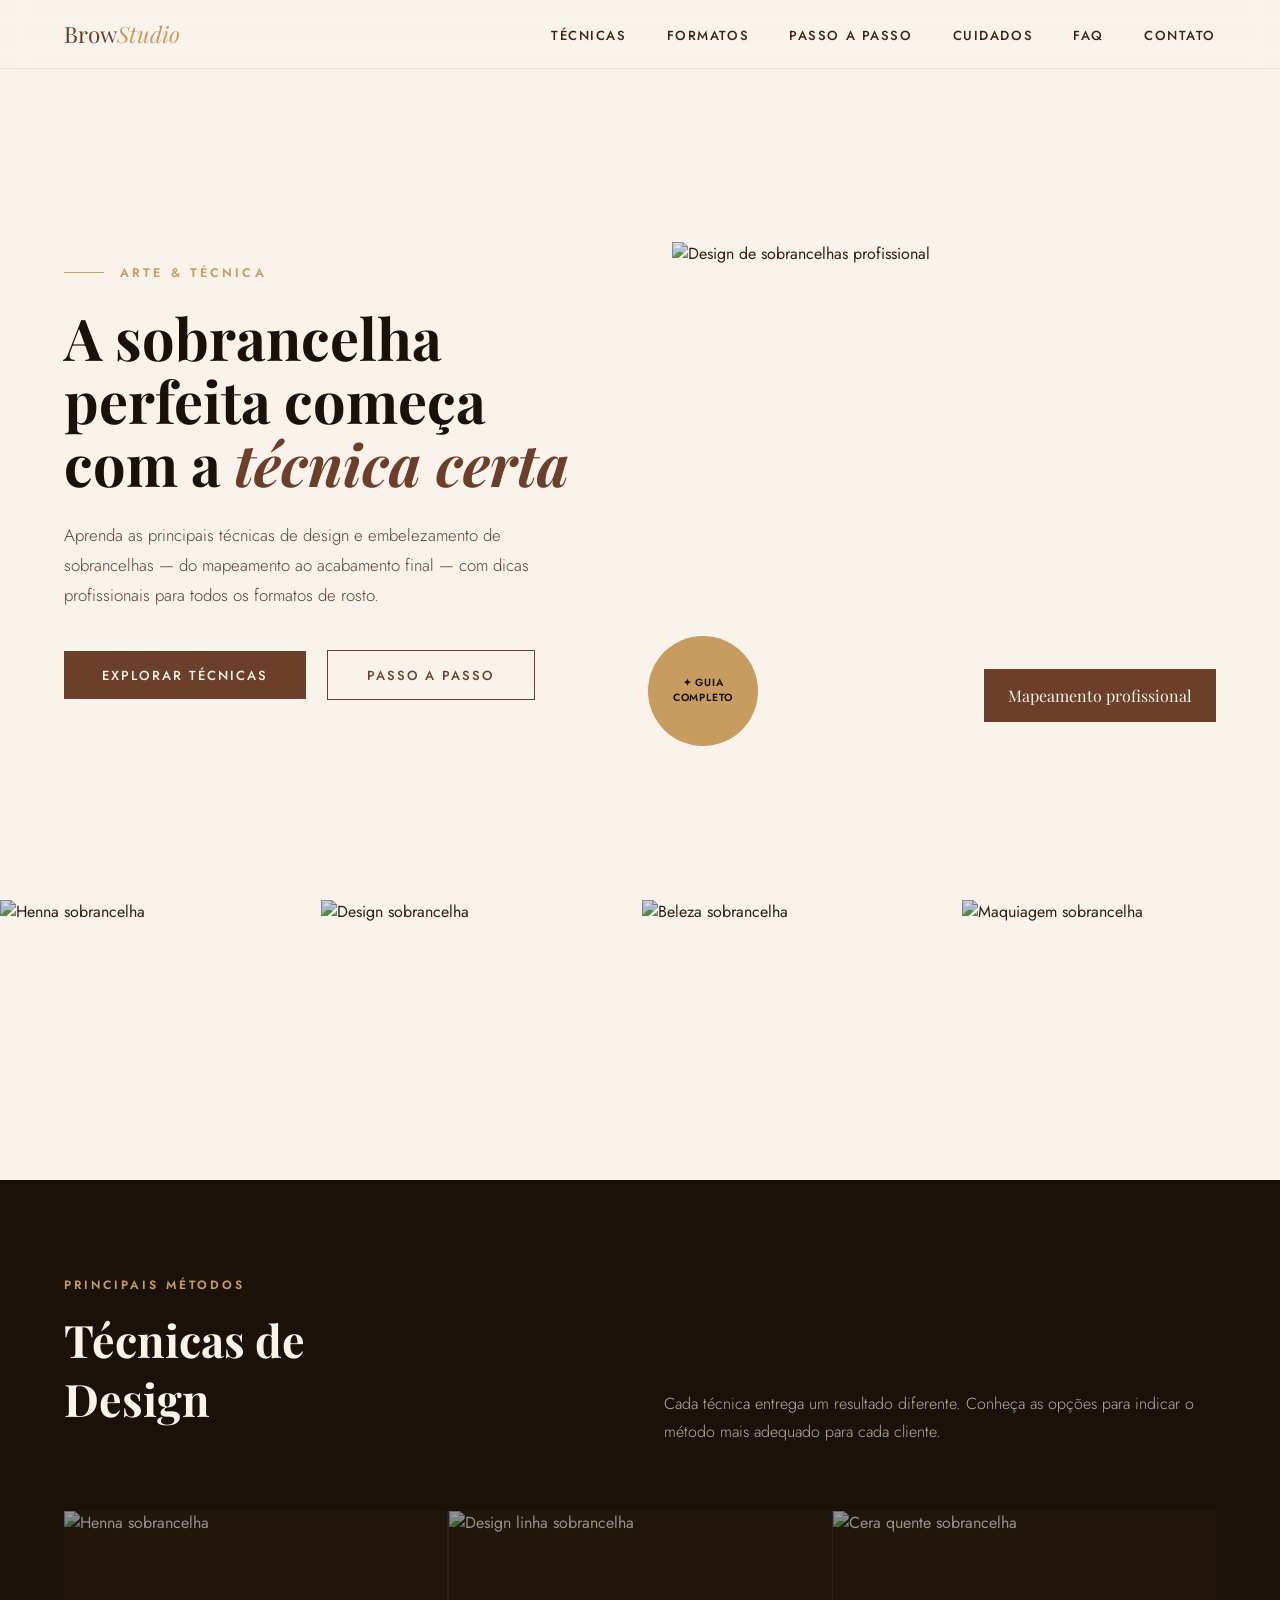
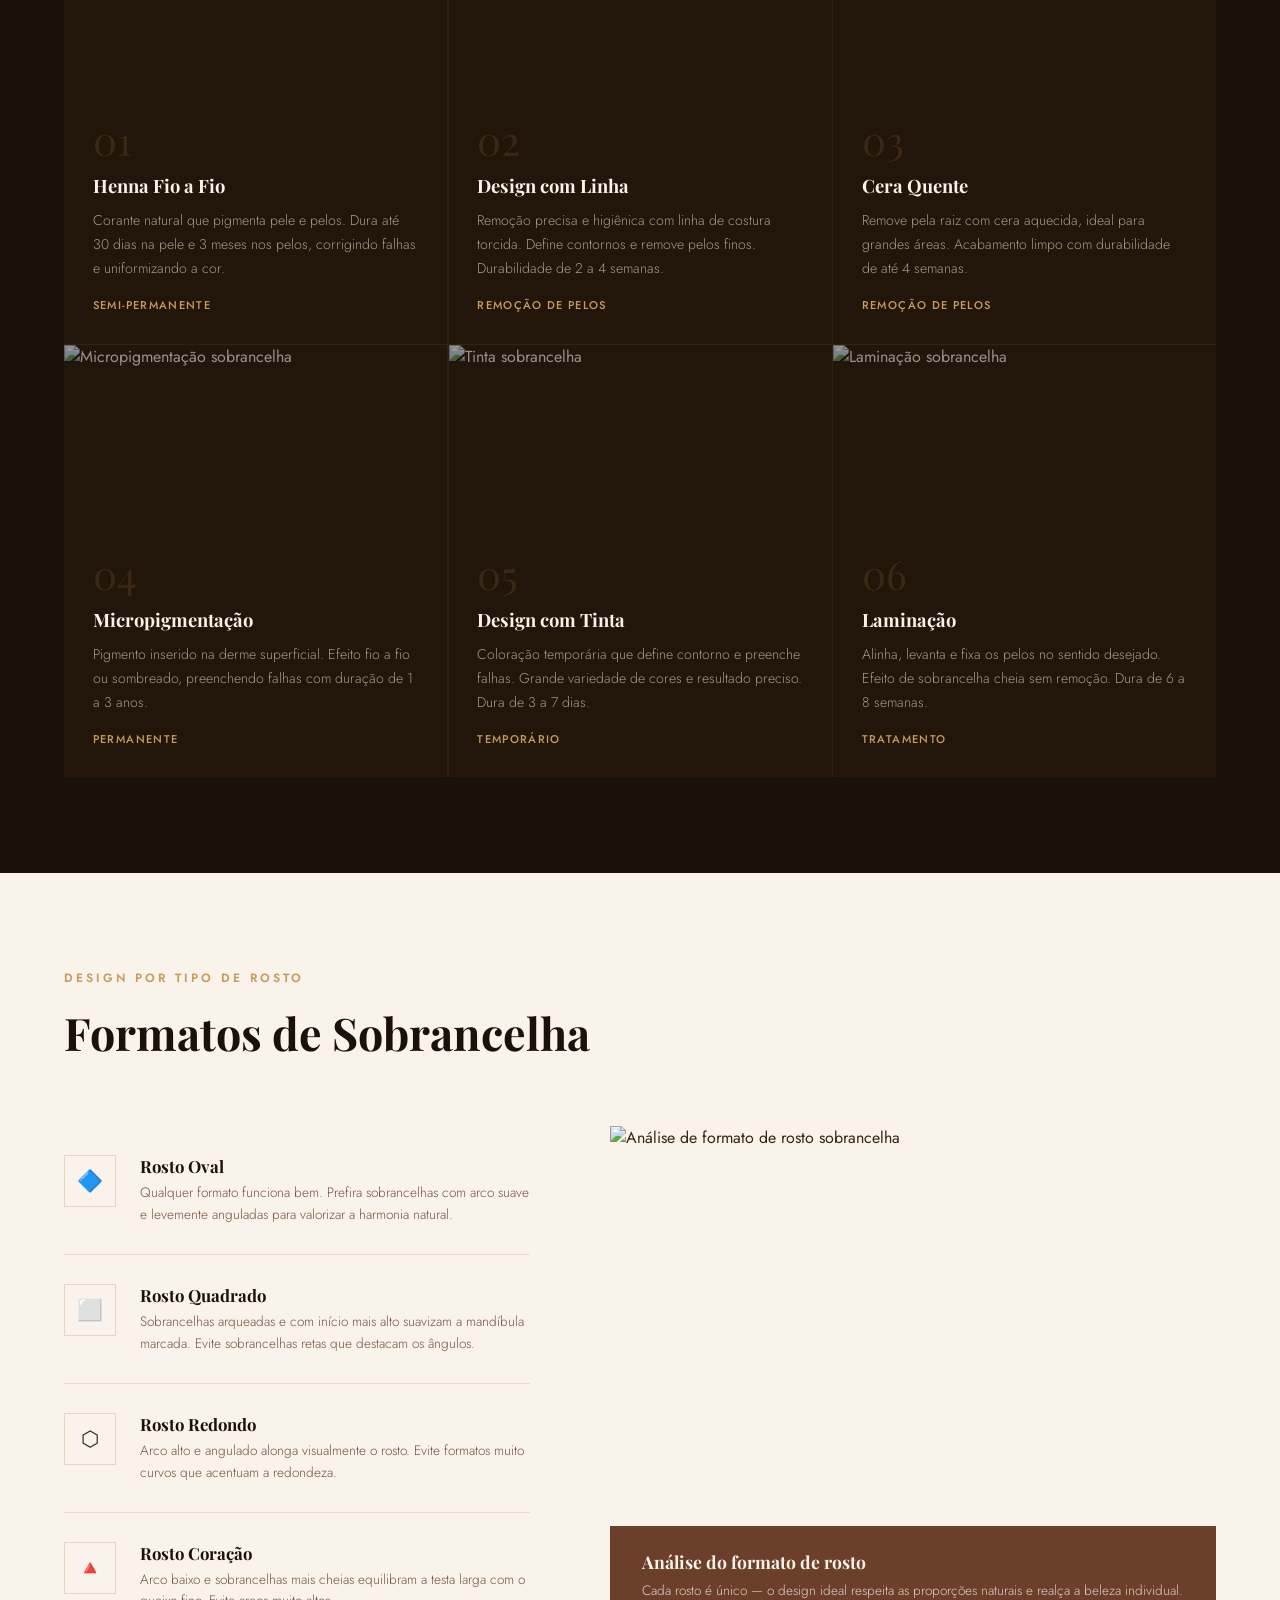
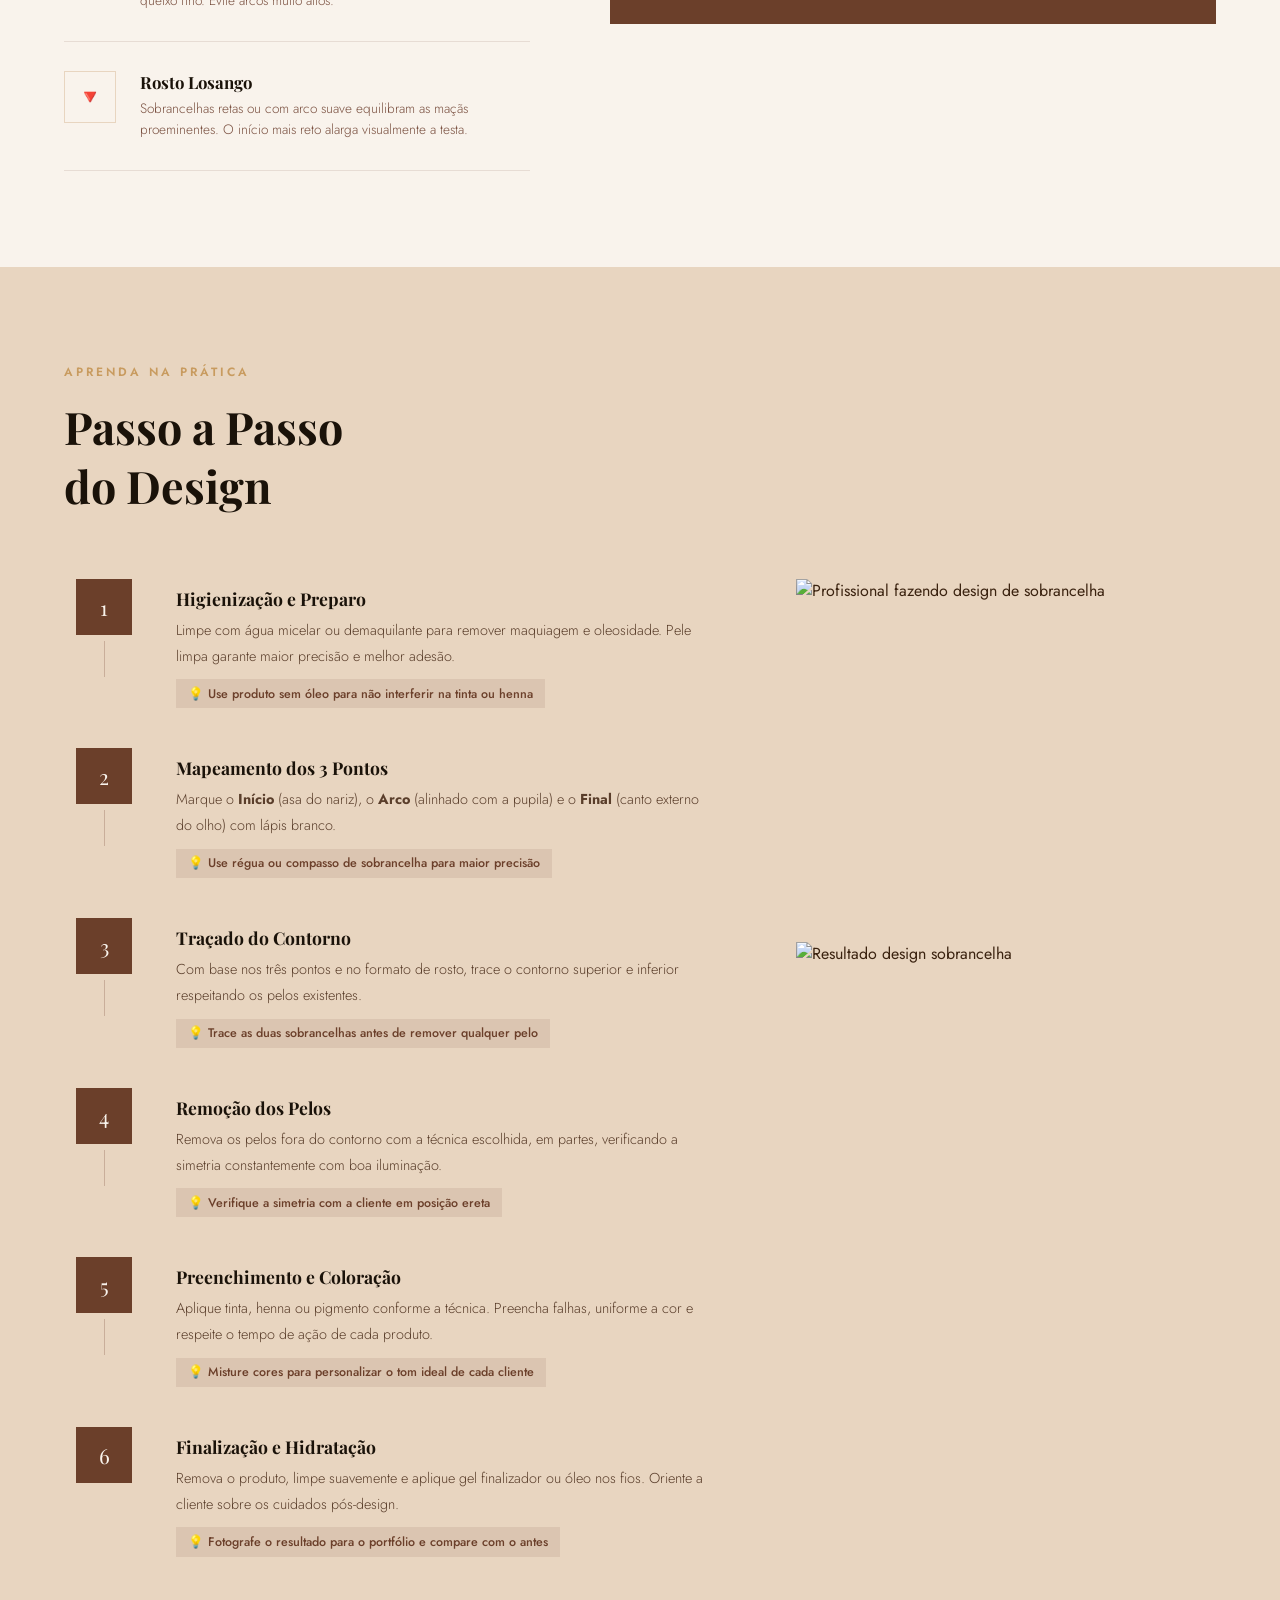
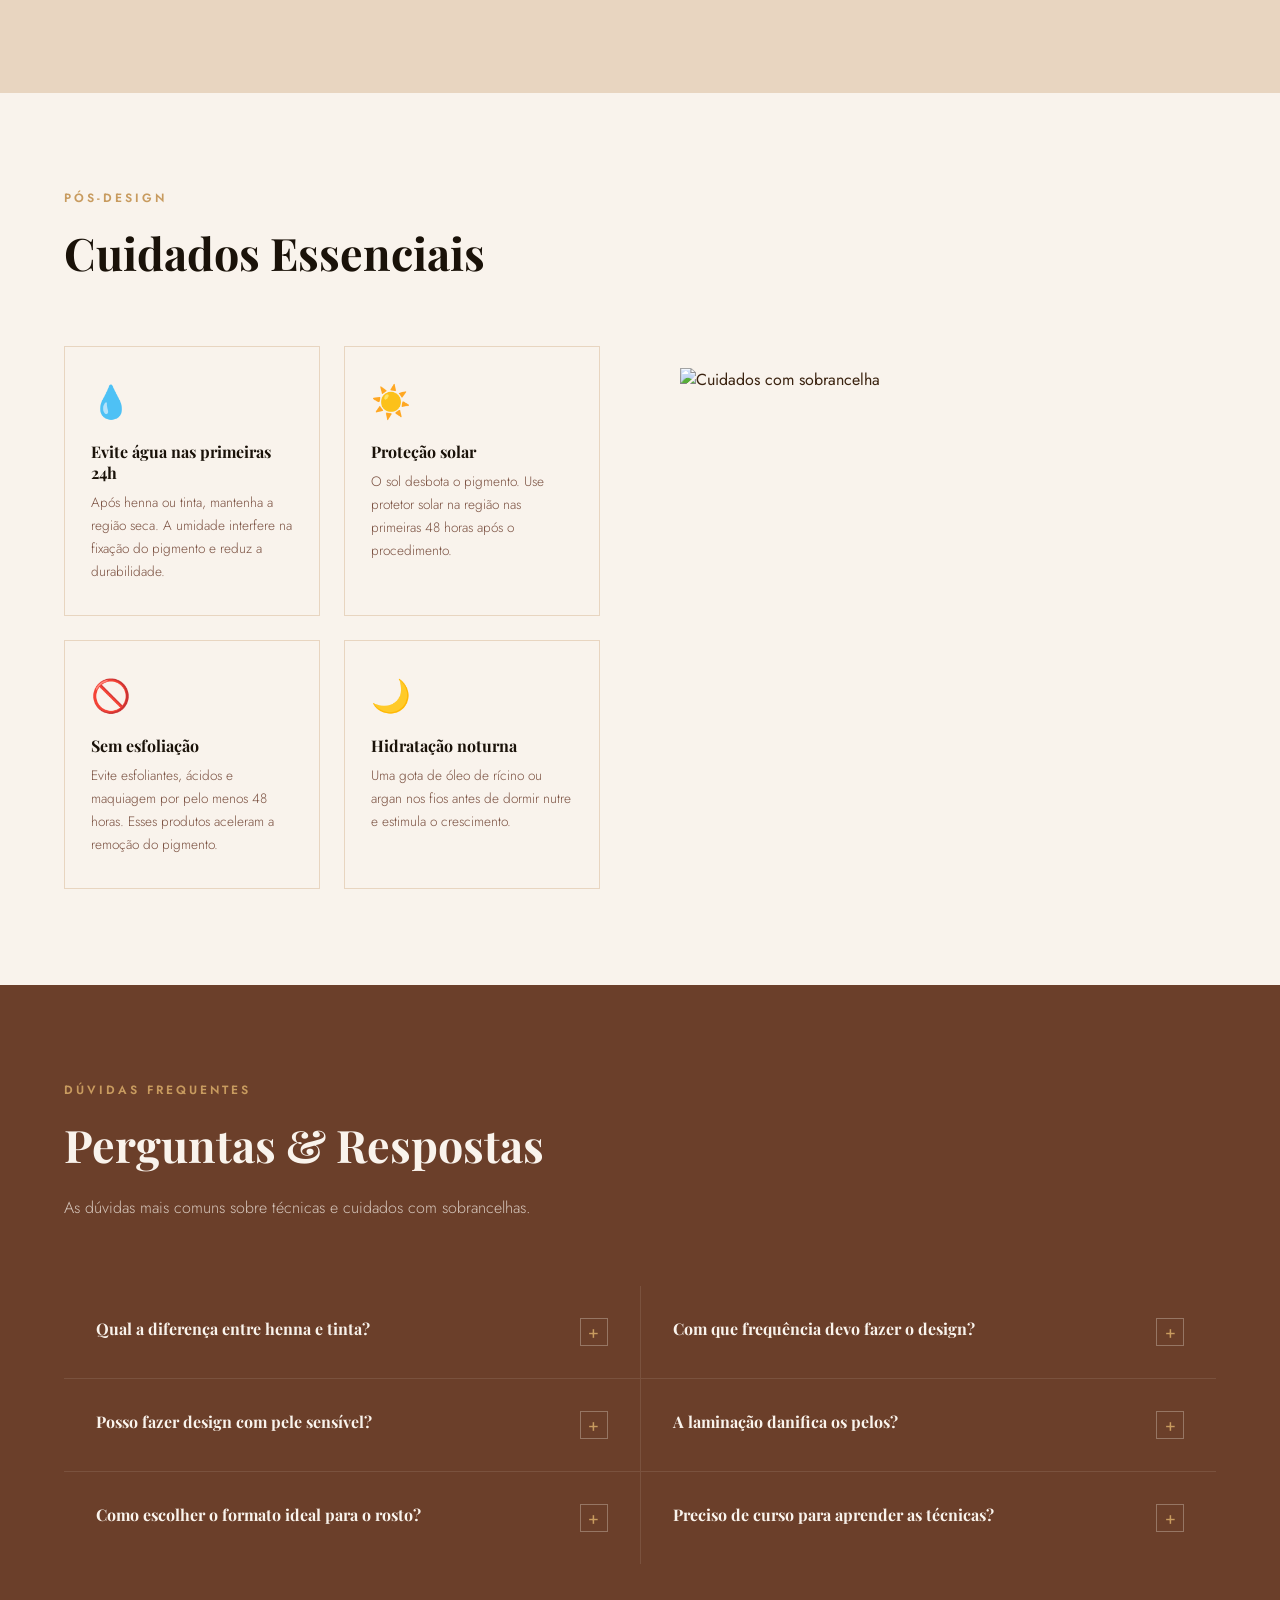
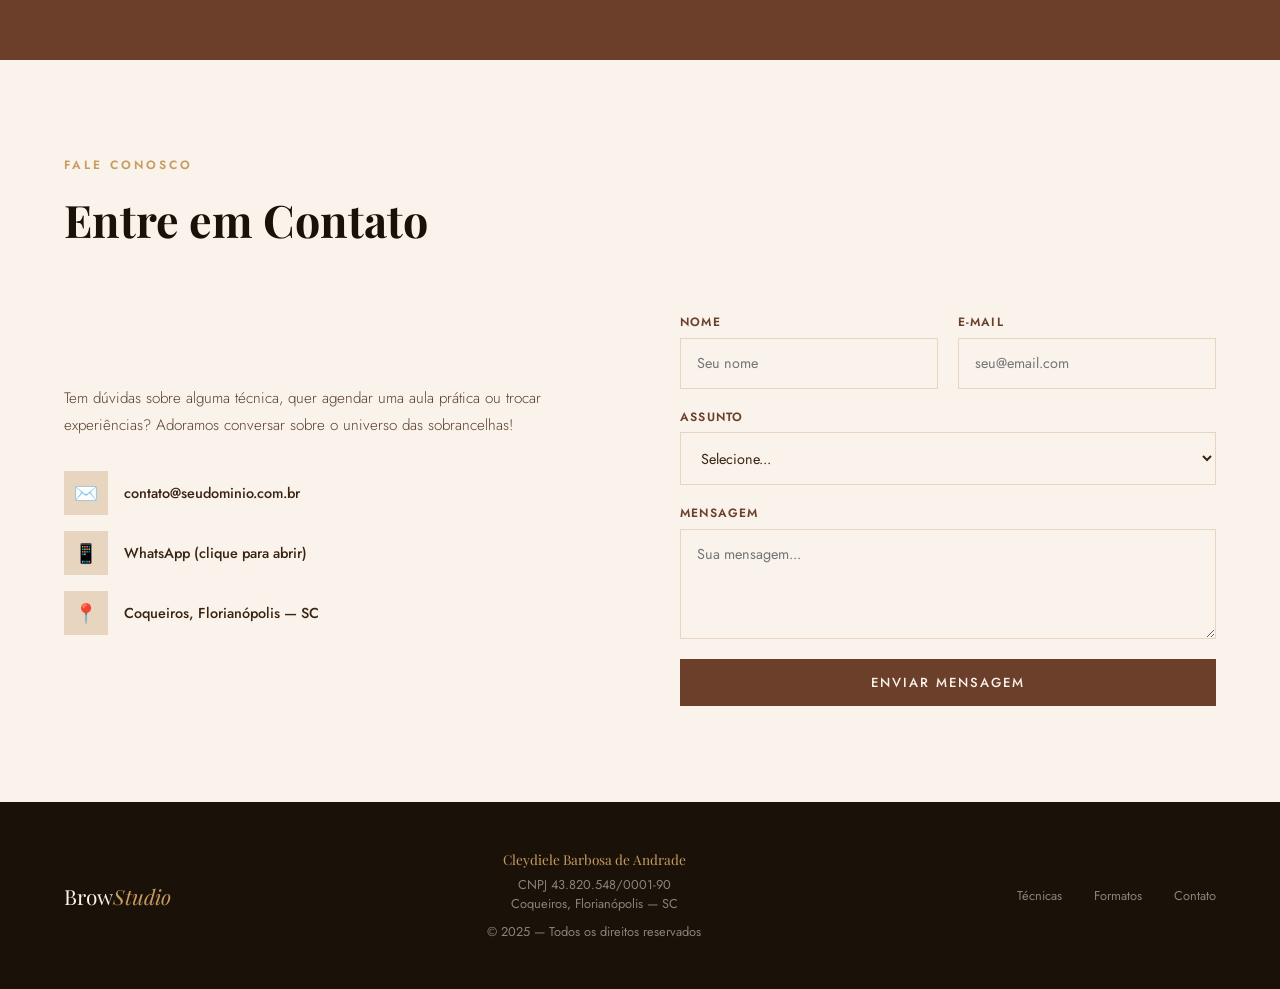
==== commit 2a17a6f6: "Update print statement from 'Hello' to 'Goodbye'" ====
--- a/pre/index.html
+++ b/pre/index.html
@@ -1,252 +1,616 @@
-<!DOCTYPE html>
-<html lang="pt-BR">
-<head>
-  <meta charset="UTF-8" />
-  <meta name="viewport" content="width=device-width, initial-scale=1.0" />
-  <title>Desatadora de Nós</title>
-  <link href="https://fonts.googleapis.com/css2?family=Playfair+Display:wght@700;900&family=Poppins:wght@400;500;600;700;800&display=swap" rel="stylesheet" />
+<!DOCTYPE html><html lang="pt-BR"><head>
+  <meta charset="UTF-8">
+  <meta name="viewport" content="width=device-width, initial-scale=1.0">
+  <title>Cleydiele Barbosa — Sobrancelhas</title>
+  <link href="https://fonts.googleapis.com/css2?family=Playfair+Display:ital,wght@0,400;0,700;1,400&family=Jost:wght@300;400;500;600&display=swap" rel="stylesheet">
   <style>
+    :root {
+      --cream: #f9f3ec;
+      --warm-brown: #6b3f2a;
+      --gold: #c89b5f;
+      --dark: #1a1209;
+      --light-brown: #e8d5c0;
+      --text: #3b2310;
+    }
     *, *::before, *::after { box-sizing: border-box; margin: 0; padding: 0; }
-
-    body {
-      font-family: 'Poppins', sans-serif;
+    html { scroll-behavior: smooth; }
+    body { font-family: 'Jost', sans-serif; background: var(--cream); color: var(--text); overflow-x: hidden; }
+
+    /* NAV */
+    nav {
+      position: fixed; top: 0; left: 0; right: 0; z-index: 100;
+      display: flex; justify-content: space-between; align-items: center;
+      padding: 1.2rem 4rem;
+      background: rgba(249,243,236,0.92); backdrop-filter: blur(12px);
+      border-bottom: 1px solid rgba(200,155,95,0.2);
+    }
+    .nav-logo { font-family: 'Playfair Display', serif; font-size: 1.4rem; color: var(--warm-brown); }
+    .nav-logo span { color: var(--gold); font-style: italic; }
+    nav ul { list-style: none; display: flex; gap: 2.5rem; }
+    nav ul a { text-decoration: none; font-size: 0.82rem; font-weight: 500; letter-spacing: 0.12em; text-transform: uppercase; color: var(--text); transition: color 0.3s; }
+    nav ul a:hover { color: var(--gold); }
+
+    /* HERO */
+    .hero {
       min-height: 100vh;
-      background: radial-gradient(ellipse at center, #725b1f 0%, #c08f25 100%);
-      display: flex;
-      flex-direction: column;
-      align-items: center;
-      justify-content: flex-start;
-      padding: 32px 16px 48px;
-    }
-
-    /* ── Card ── */
-    .card {
-      width: 100%;
-      max-width: 420px;
-      border-radius: 22px;
-      overflow: hidden;
-      box-shadow: 0 20px 60px rgba(0,0,0,0.45);
-      background: #fff;
+      display: grid; grid-template-columns: 1fr 1fr;
+      align-items: center; padding: 8rem 4rem 4rem; gap: 4rem;
       position: relative;
     }
-
-    /* ── Imagem hero ── */
-    .hero {
-      width: 70%;
-      max-width: 260px;
-      height: auto;
+    .hero-eyebrow {
+      font-size: 0.78rem; font-weight: 600; letter-spacing: 0.25em; text-transform: uppercase;
+      color: var(--gold); margin-bottom: 1.5rem;
+      display: flex; align-items: center; gap: 1rem;
+    }
+    .hero-eyebrow::before { content: ''; display: block; width: 40px; height: 1px; background: var(--gold); }
+    h1 { font-family: 'Playfair Display', serif; font-size: clamp(2.6rem, 4.5vw, 4.2rem); line-height: 1.1; color: var(--dark); margin-bottom: 1.5rem; }
+    h1 em { font-style: italic; color: var(--warm-brown); }
+    .hero p { font-size: 1.05rem; line-height: 1.8; color: #5a3e2b; max-width: 480px; margin-bottom: 2.5rem; font-weight: 300; }
+
+    .btn {
+      display: inline-block; padding: 0.9rem 2.4rem;
+      background: var(--warm-brown); color: var(--cream);
+      text-decoration: none; font-size: 0.82rem; letter-spacing: 0.15em;
+      text-transform: uppercase; font-weight: 500; border: none; cursor: pointer;
+      transition: background 0.3s, transform 0.2s; font-family: 'Jost', sans-serif;
+    }
+    .btn:hover { background: var(--dark); transform: translateY(-2px); }
+    .btn-outline { background: transparent; border: 1.5px solid var(--warm-brown); color: var(--warm-brown); margin-left: 1rem; }
+    .btn-outline:hover { background: var(--warm-brown); color: var(--cream); }
+
+    /* HERO IMAGE */
+    .hero-visual { position: relative; animation: fadeUp 1s 0.2s ease both; }
+    .hero-img-main {
+      width: 100%; height: 480px; object-fit: cover;
       display: block;
-      margin: 24px auto 8px;
-      border-radius: 12px;
-    }
-
-    /* placeholder quando não há imagem */
-    .hero-placeholder {
-      width: 100%;
-      height: 220px;
-      background: linear-gradient(160deg, #b39135 0%, #c9920a 100%);
-      display: flex;
-      align-items: center;
-      justify-content: center;
-    }
-
-    .hero-placeholder span {
-      font-size: 90px;
-      opacity: 0.6;
-    }
-
-    /* ── Badge ── */
-    .badge {
-      background: linear-gradient(90deg, #5a3a00, #e2ae3d, #5a3a00);
-      color: #f5d98a;
-      font-family: 'Poppins', sans-serif;
-      font-size: 13px;
-      font-weight: 700;
-      letter-spacing: 2px;
-      text-transform: uppercase;
-      padding: 10px 20px;
-      text-align: center;
-      display: flex;
-      align-items: center;
-      justify-content: center;
-      gap: 8px;
-    }
-
-    .badge-icon {
-      font-size: 16px;
-    }
-
-    /* ── Conteúdo ── */
-    .content {
-      background: #fffef7;
-      padding: 28px 24px 32px;
-      display: flex;
-      flex-direction: column;
-      align-items: center;
-      gap: 14px;
-    }
-
-    /* ── Headline ── */
-    .headline {
-      font-family: 'Playfair Display', serif;
-      font-size: clamp(24px, 6vw, 30px);
-      font-weight: 900;
-      color: #1a1008;
-      text-align: center;
-      line-height: 1.25;
-    }
-
-    .headline em {
-      font-style: italic;
-      color: #8b6000;
-    }
-
-    /* ── Subheadline ── */
-    .subheadline {
-      font-size: 13px;
-      font-weight: 700;
-      color: #8b6000;
-      letter-spacing: 2.5px;
-      text-transform: uppercase;
-      text-align: center;
-    }
-
-    /* ── Botão ── */
-    .cta-btn {
-      display: flex;
-      align-items: center;
-      justify-content: center;
-      gap: 10px;
-      width: 100%;
-      padding: 17px 20px;
-      background: linear-gradient(135deg, #ca981a, #b99820, #d49200);
-      color: #1a1008;
-      font-family: 'Poppins', sans-serif;
-      font-size: 18px;
-      font-weight: 800;
-      border: none;
-      border-radius: 50px;
-      cursor: pointer;
-      text-decoration: none;
-      box-shadow: 0 5px 18px rgba(180,120,0,0.5);
-      transition: transform 0.15s, box-shadow 0.15s;
-      animation: glow 2.4s ease-in-out infinite;
-    }
-
-    .cta-btn:hover  { transform: translateY(-2px); box-shadow: 0 8px 26px rgba(180,120,0,0.7); }
-    .cta-btn:active { transform: translateY(0); }
-
-    @keyframes glow {
-      0%, 100% { box-shadow: 0 5px 18px rgba(180,120,0,0.45); }
-      50%       { box-shadow: 0 5px 30px rgba(180,120,0,0.80); }
-    }
-
-    /* ── Envio instantâneo ── */
-    .instant {
-      display: flex;
-      align-items: center;
-      gap: 6px;
-      font-size: 13px;
-      color: #777;
-    }
-
-    /* ── Footer ── */
-    footer {
-      margin-top: 28px;
-      text-align: center;
-      color: rgba(255,255,255,0.65);
-      font-size: 11px;
-      line-height: 2;
-    }
-
-    footer a {
-      color: rgba(255,255,255,0.8);
-      text-decoration: underline;
+      filter: brightness(0.9);
+    }
+    .hero-img-overlay {
+      position: absolute; bottom: -24px; left: -24px;
+      background: var(--gold); color: var(--dark);
+      width: 110px; height: 110px; border-radius: 50%;
+      display: flex; flex-direction: column; align-items: center; justify-content: center;
+      font-size: 0.65rem; font-weight: 600; letter-spacing: 0.08em;
+      text-transform: uppercase; text-align: center; line-height: 1.4;
+    }
+    .hero-img-caption {
+      position: absolute; bottom: 0; right: 0;
+      background: var(--warm-brown); color: var(--cream);
+      padding: 1rem 1.5rem;
+      font-family: 'Playfair Display', serif; font-size: 1rem;
+    }
+
+    /* GALERIA */
+    #galeria { padding: 0; }
+    .galeria-grid { display: grid; grid-template-columns: repeat(4, 1fr); gap: 3px; }
+    .galeria-item { position: relative; overflow: hidden; }
+    .galeria-item img {
+      width: 100%; height: 280px; object-fit: cover; display: block;
+      transition: transform 0.5s ease, filter 0.4s;
+      filter: brightness(0.85);
+    }
+    .galeria-item:hover img { transform: scale(1.05); filter: brightness(1); }
+    .galeria-label {
+      position: absolute; bottom: 0; left: 0; right: 0;
+      background: linear-gradient(transparent, rgba(26,18,9,0.85));
+      padding: 2rem 1.2rem 1rem;
+      color: var(--cream); font-size: 0.8rem; letter-spacing: 0.12em;
+      text-transform: uppercase; font-weight: 500;
+      transform: translateY(100%); transition: transform 0.3s;
+    }
+    .galeria-item:hover .galeria-label { transform: translateY(0); }
+
+    /* SECTIONS */
+    section { padding: 6rem 4rem; }
+    .section-label { font-size: 0.75rem; font-weight: 600; letter-spacing: 0.25em; text-transform: uppercase; color: var(--gold); margin-bottom: 1rem; }
+    .section-title { font-family: 'Playfair Display', serif; font-size: clamp(2rem, 3.5vw, 3rem); color: var(--dark); margin-bottom: 1.2rem; }
+    .section-sub { font-size: 1rem; line-height: 1.8; color: #5a3e2b; font-weight: 300; max-width: 560px; }
+
+    /* TECNICAS */
+    #tecnicas { background: var(--dark); color: var(--cream); }
+    #tecnicas .section-title { color: var(--cream); }
+    #tecnicas .section-sub { color: rgba(249,243,236,0.7); }
+    .tecnicas-header { display: grid; grid-template-columns: 1fr 1fr; gap: 3rem; align-items: end; margin-bottom: 4rem; }
+    .tecnicas-grid { display: grid; grid-template-columns: repeat(3, 1fr); gap: 1.5px; background: rgba(200,155,95,0.12); }
+
+    .tecnica-card {
+      background: #221509; overflow: hidden;
+      transition: background 0.3s; cursor: default; position: relative;
+    }
+    .tecnica-card-img { width: 100%; height: 180px; object-fit: cover; display: block; filter: brightness(0.6) saturate(0.7); transition: filter 0.4s; }
+    .tecnica-card:hover .tecnica-card-img { filter: brightness(0.8) saturate(1); }
+    .tecnica-card-body { padding: 1.8rem; }
+    .tecnica-card::before { content: ''; position: absolute; bottom: 0; left: 0; width: 0; height: 2px; background: var(--gold); transition: width 0.4s; }
+    .tecnica-card:hover::before { width: 100%; }
+    .tecnica-number { font-family: 'Playfair Display', serif; font-size: 2.5rem; color: rgba(200,155,95,0.15); line-height: 1; margin-bottom: 0.8rem; }
+    .tecnica-card h3 { font-family: 'Playfair Display', serif; font-size: 1.15rem; color: var(--cream); margin-bottom: 0.7rem; }
+    .tecnica-card p { font-size: 0.88rem; line-height: 1.7; color: rgba(249,243,236,0.6); font-weight: 300; }
+    .tecnica-tag { display: inline-block; margin-top: 1rem; font-size: 0.7rem; letter-spacing: 0.12em; text-transform: uppercase; color: var(--gold); font-weight: 500; }
+
+    /* FORMATOS */
+    #formatos { background: var(--cream); }
+    .formatos-layout { display: grid; grid-template-columns: 1fr 1.3fr; gap: 5rem; align-items: start; margin-top: 4rem; }
+    .formato-item { display: flex; align-items: flex-start; gap: 1.5rem; padding: 1.8rem 0; border-bottom: 1px solid rgba(107,63,42,0.12); transition: all 0.3s; }
+    .formato-item:hover .formato-icon-wrap { background: var(--warm-brown); color: var(--cream); }
+    .formato-icon-wrap { flex-shrink: 0; width: 52px; height: 52px; border: 1.5px solid var(--light-brown); display: flex; align-items: center; justify-content: center; font-size: 1.3rem; transition: all 0.3s; }
+    .formato-item h4 { font-family: 'Playfair Display', serif; font-size: 1.05rem; margin-bottom: 0.3rem; color: var(--dark); }
+    .formato-item p { font-size: 0.85rem; line-height: 1.6; color: #7a5040; font-weight: 300; }
+    .formato-visual { position: sticky; top: 8rem; }
+    .formato-img { width: 100%; height: 400px; object-fit: cover; display: block; }
+    .formato-img-caption { background: var(--warm-brown); color: var(--cream); padding: 1.5rem 2rem; }
+    .formato-img-caption h3 { font-family: 'Playfair Display', serif; font-size: 1.1rem; margin-bottom: 0.4rem; }
+    .formato-img-caption p { font-size: 0.85rem; opacity: 0.8; font-weight: 300; }
+
+    /* PASSO A PASSO */
+    #passo-a-passo { background: var(--light-brown); }
+    .steps-with-img { display: grid; grid-template-columns: 1fr 420px; gap: 5rem; align-items: start; margin-top: 4rem; }
+    .step { display: grid; grid-template-columns: 80px 1fr; gap: 2rem; margin-bottom: 2.5rem; align-items: start; }
+    .step-number-col { display: flex; flex-direction: column; align-items: center; }
+    .step-num { width: 56px; height: 56px; background: var(--warm-brown); color: var(--cream); display: flex; align-items: center; justify-content: center; font-family: 'Playfair Display', serif; font-size: 1.3rem; }
+    .step-line { width: 1px; min-height: 36px; flex: 1; background: rgba(107,63,42,0.25); margin-top: 6px; }
+    .step-body { padding-top: 0.5rem; }
+    .step-body h3 { font-family: 'Playfair Display', serif; font-size: 1.1rem; margin-bottom: 0.5rem; color: var(--dark); }
+    .step-body p { font-size: 0.9rem; line-height: 1.8; color: #5a3e2b; font-weight: 300; margin-bottom: 0.6rem; }
+    .step-tip { display: inline-flex; align-items: center; gap: 0.5rem; font-size: 0.78rem; font-weight: 500; color: var(--warm-brown); background: rgba(107,63,42,0.1); padding: 0.35rem 0.75rem; }
+    .steps-img-col { position: sticky; top: 8rem; }
+    .steps-img-col img { width: 100%; height: 360px; object-fit: cover; display: block; margin-bottom: 3px; }
+    .steps-img-col img:last-child { height: 240px; }
+
+    /* CUIDADOS */
+    #cuidados { background: var(--cream); }
+    .cuidados-layout { display: grid; grid-template-columns: 1fr 1fr; gap: 5rem; align-items: center; margin-top: 4rem; }
+    .cuidados-grid { display: grid; grid-template-columns: 1fr 1fr; gap: 1.5rem; }
+    .cuidado-card { border: 1.5px solid var(--light-brown); padding: 2rem 1.6rem; transition: border-color 0.3s, transform 0.3s; }
+    .cuidado-card:hover { border-color: var(--gold); transform: translateY(-4px); }
+    .cuidado-icon { font-size: 2rem; margin-bottom: 1rem; }
+    .cuidado-card h4 { font-family: 'Playfair Display', serif; font-size: 1rem; margin-bottom: 0.5rem; color: var(--dark); }
+    .cuidado-card p { font-size: 0.85rem; line-height: 1.7; color: #7a5040; font-weight: 300; }
+    .cuidados-img { width: 100%; height: 500px; object-fit: cover; display: block; }
+
+    /* FAQ */
+    #faq { background: var(--warm-brown); color: var(--cream); }
+    #faq .section-title { color: var(--cream); }
+    #faq .section-sub { color: rgba(249,243,236,0.75); }
+    .faq-grid { display: grid; grid-template-columns: 1fr 1fr; gap: 1px; background: rgba(249,243,236,0.1); margin-top: 4rem; }
+    .faq-item { background: var(--warm-brown); padding: 2rem; cursor: pointer; transition: background 0.3s; }
+    .faq-item:hover { background: rgba(249,243,236,0.05); }
+    .faq-q { display: flex; justify-content: space-between; align-items: flex-start; gap: 1rem; }
+    .faq-q h4 { font-family: 'Playfair Display', serif; font-size: 1rem; line-height: 1.4; color: var(--cream); }
+    .faq-toggle { flex-shrink: 0; width: 28px; height: 28px; border: 1px solid rgba(249,243,236,0.3); display: flex; align-items: center; justify-content: center; font-size: 1.1rem; color: var(--gold); transition: transform 0.3s; }
+    .faq-item.open .faq-toggle { transform: rotate(45deg); }
+    .faq-a { display: none; font-size: 0.88rem; line-height: 1.7; color: rgba(249,243,236,0.7); font-weight: 300; margin-top: 1rem; padding-top: 1rem; border-top: 1px solid rgba(249,243,236,0.1); }
+    .faq-item.open .faq-a { display: block; }
+
+    /* CONTATO */
+    #contato { background: var(--cream); }
+    .contato-layout { display: grid; grid-template-columns: 1fr 1fr; gap: 5rem; align-items: center; margin-top: 4rem; }
+    .contato-info p { font-size: 0.95rem; line-height: 1.8; color: #5a3e2b; font-weight: 300; margin-bottom: 2rem; }
+    .contact-links { display: flex; flex-direction: column; gap: 1rem; }
+    .contact-link { display: flex; align-items: center; gap: 1rem; text-decoration: none; color: var(--text); font-size: 0.9rem; font-weight: 500; transition: color 0.3s; }
+    .contact-link:hover { color: var(--gold); }
+    .contact-link-icon { width: 44px; height: 44px; background: var(--light-brown); display: flex; align-items: center; justify-content: center; font-size: 1.2rem; }
+    .contato-form { display: flex; flex-direction: column; gap: 1.2rem; }
+    .form-row { display: grid; grid-template-columns: 1fr 1fr; gap: 1.2rem; }
+    .form-group { display: flex; flex-direction: column; gap: 0.4rem; }
+    .form-group label { font-size: 0.75rem; font-weight: 600; letter-spacing: 0.1em; text-transform: uppercase; color: var(--warm-brown); }
+    .form-group input, .form-group select, .form-group textarea { padding: 0.9rem 1rem; border: 1.5px solid var(--light-brown); background: transparent; font-family: 'Jost', sans-serif; font-size: 0.9rem; color: var(--text); outline: none; transition: border-color 0.3s; resize: vertical; }
+    .form-group input:focus, .form-group select:focus, .form-group textarea:focus { border-color: var(--gold); }
+
+    /* FOOTER */
+    footer { background: var(--dark); color: var(--cream); padding: 3rem 4rem; display: flex; justify-content: space-between; align-items: center; }
+    .footer-logo { font-family: 'Playfair Display', serif; font-size: 1.3rem; }
+    .footer-logo span { color: var(--gold); font-style: italic; }
+    footer p { font-size: 0.8rem; opacity: 0.5; }
+    .footer-links { display: flex; gap: 2rem; }
+    .footer-links a { color: rgba(249,243,236,0.5); text-decoration: none; font-size: 0.8rem; transition: color 0.3s; }
+    .footer-links a:hover { color: var(--gold); }
+
+    @keyframes fadeUp { from { opacity: 0; transform: translateY(30px); } to { opacity: 1; transform: translateY(0); } }
+
+    @media (max-width: 900px) {
+      nav { padding: 1rem 1.5rem; }
+      nav ul { display: none; }
+      section { padding: 4rem 1.5rem; }
+      .hero { grid-template-columns: 1fr; padding: 7rem 1.5rem 3rem; }
+      .galeria-grid { grid-template-columns: 1fr 1fr; }
+      .tecnicas-header { grid-template-columns: 1fr; }
+      .tecnicas-grid { grid-template-columns: 1fr; }
+      .formatos-layout { grid-template-columns: 1fr; }
+      .steps-with-img { grid-template-columns: 1fr; }
+      .steps-img-col { display: none; }
+      .cuidados-layout { grid-template-columns: 1fr; }
+      .faq-grid { grid-template-columns: 1fr; }
+      .contato-layout { grid-template-columns: 1fr; }
+      .form-row { grid-template-columns: 1fr; }
+      footer { flex-direction: column; gap: 1.5rem; text-align: center; }
+      .step { grid-template-columns: 60px 1fr; }
     }
   </style>
-
-  <script>
-  window.googlePixelId = "6a052935a823e9c41c568ab7";
-  var a = document.createElement("script");
-  a.setAttribute("async", "");
-  a.setAttribute("defer", "");
-  a.setAttribute("src", "https://cdn.utmify.com.br/scripts/pixel/pixel-google.js");
-  document.head.appendChild(a);
-</script>
-<script
-  src="https://cdn.utmify.com.br/scripts/utms/latest.js"
-  data-utmify-prevent-xcod-sck
-  data-utmify-prevent-subids
-  async
-  defer
-></script>
 </head>
 <body>
 
-  <div class="card">
-
-    <!-- Imagem hero -->
-    <!--
-      Coloque a imagem da Desatadora de Nós na pasta e ajuste o src abaixo.
-      Sugestão de nome: desatadora.jpg
-    -->
-    <img
-      class="hero"
-      src="desatadora.jpg"
-      alt="Desatadora de Nós"
-      onerror="this.outerHTML='<div class=\'hero-placeholder\'><span>🙏</span></div>'"
-    />
-
-    <!-- Badge -->
-    <div class="badge">
-      <span class="badge-icon">✨</span>
-      DESATADORA DE NÓS
-      <span class="badge-icon">✨</span>
-    </div>
-
-    <!-- Conteúdo -->
-    <div class="content">
-
-      <h1 class="headline">
-        Escute essa <em>oração<br />de 7 palavras</em>
-      </h1>
-
-      <p class="subheadline">Clique abaixo e Ouça agora</p>
-
-      <a href="https://spyscanner.site/inf-1" class="cta-btn" id="cta-btn">
-        <!-- ícone play -->
-        <svg xmlns="http://www.w3.org/2000/svg" width="22" height="22" fill="currentColor" viewBox="0 0 16 16">
-          <path d="M8 15A7 7 0 1 1 8 1a7 7 0 0 1 0 14zm0 1A8 8 0 1 0 8 0a8 8 0 0 0 0 16z"/>
-          <path d="M6.271 5.055a.5.5 0 0 1 .52.038l3.5 2.5a.5.5 0 0 1 0 .814l-3.5 2.5A.5.5 0 0 1 6 10.5v-5a.5.5 0 0 1 .271-.445z"/>
-        </svg>
-        Ouvir Agora
-      </a>
-
-      <div class="instant">
-        <svg xmlns="http://www.w3.org/2000/svg" width="14" height="14" fill="#8b6000" viewBox="0 0 16 16">
-          <path d="M8 1a2 2 0 0 1 2 2v4H6V3a2 2 0 0 1 2-2zm3 6V3a3 3 0 0 0-6 0v4a2 2 0 0 0-2 2v5a2 2 0 0 0 2 2h6a2 2 0 0 0 2-2V9a2 2 0 0 0-2-2z"/>
-        </svg>
-        Acesso imediato e gratuito
-      </div>
-
-    </div>
-  </div>
-
-  <!-- Rodapé fora do card -->
-  <footer>
-    &copy; 2026 Desatadora de Nós. Todos os direitos reservados.<br />
-    <a href="termos.html">Termos de Uso</a> &nbsp;·&nbsp; <a href="privacidade.html">Política de Privacidade</a>
-  </footer>
-
-  <script>
-    (function () {
-      var params = window.location.search; // ex: ?tftk=55bdd5cf-d&utm_campaign=123...
-      if (!params) return;
-      var btn = document.getElementById('cta-btn');
-      var base = btn.href;
-      // se o destino já tiver "?" concatena com &, senão com ?
-      btn.href = base + (base.indexOf('?') !== -1 ? '&' : '?') + params.slice(1);
-    })();
-  </script>
-</body>
-</html>
+<nav>
+  <div class="nav-logo">Brow<span>Studio</span></div>
+  <ul>
+    <li><a href="#tecnicas">Técnicas</a></li>
+    <li><a href="#formatos">Formatos</a></li>
+    <li><a href="#passo-a-passo">Passo a passo</a></li>
+    <li><a href="#cuidados">Cuidados</a></li>
+    <li><a href="#faq">FAQ</a></li>
+    <li><a href="#contato">Contato</a></li>
+  </ul>
+</nav>
+
+<!-- HERO -->
+<section class="hero" id="inicio">
+  <div style="animation: fadeUp 1s ease both;">
+    <div class="hero-eyebrow">Arte & Técnica</div>
+    <h1>A sobrancelha<br>perfeita começa<br>com a <em>técnica certa</em></h1>
+    <p>Aprenda as principais técnicas de design e embelezamento de sobrancelhas — do mapeamento ao acabamento final — com dicas profissionais para todos os formatos de rosto.</p>
+    <a href="#tecnicas" class="btn">Explorar técnicas</a>
+    <a href="#passo-a-passo" class="btn btn-outline">Passo a passo</a>
+  </div>
+
+  <div class="hero-visual">
+    <img class="hero-img-main" src="https://images.unsplash.com/photo-1616394584738-fc6e612e71b9?w=800&q=80" alt="Design de sobrancelhas profissional">
+    <div class="hero-img-overlay">✦ Guia<br>Completo</div>
+    <div class="hero-img-caption">Mapeamento profissional</div>
+  </div>
+</section>
+
+<!-- GALERIA -->
+<div id="galeria">
+  <div class="galeria-grid">
+    <div class="galeria-item">
+      <img src="https://images.unsplash.com/photo-1570172619644-dfd03ed5d881?w=600&q=80" alt="Henna sobrancelha">
+      <div class="galeria-label">Henna</div>
+    </div>
+    <div class="galeria-item">
+      <img src="https://images.unsplash.com/photo-1583001931096-959e9a1a6223?w=600&q=80" alt="Design sobrancelha">
+      <div class="galeria-label">Design</div>
+    </div>
+    <div class="galeria-item">
+      <img src="https://images.unsplash.com/photo-1522337360788-8b13dee7a37e?w=600&q=80" alt="Beleza sobrancelha">
+      <div class="galeria-label">Laminação</div>
+    </div>
+    <div class="galeria-item">
+      <img src="https://images.unsplash.com/photo-1512290923902-8a9f81dc236c?w=600&q=80" alt="Maquiagem sobrancelha">
+      <div class="galeria-label">Micropigmentação</div>
+    </div>
+  </div>
+</div>
+
+<!-- TECNICAS -->
+<section id="tecnicas">
+  <div class="tecnicas-header">
+    <div>
+      <div class="section-label">Principais métodos</div>
+      <h2 class="section-title">Técnicas de<br>Design</h2>
+    </div>
+    <p class="section-sub">Cada técnica entrega um resultado diferente. Conheça as opções para indicar o método mais adequado para cada cliente.</p>
+  </div>
+
+  <div class="tecnicas-grid">
+    <div class="tecnica-card">
+      <img class="tecnica-card-img" src="https://images.unsplash.com/photo-1616394584738-fc6e612e71b9?w=600&q=80" alt="Henna sobrancelha">
+      <div class="tecnica-card-body">
+        <div class="tecnica-number">01</div>
+        <h3>Henna Fio a Fio</h3>
+        <p>Corante natural que pigmenta pele e pelos. Dura até 30 dias na pele e 3 meses nos pelos, corrigindo falhas e uniformizando a cor.</p>
+        <span class="tecnica-tag">Semi-permanente</span>
+      </div>
+    </div>
+    <div class="tecnica-card">
+      <img class="tecnica-card-img" src="https://images.unsplash.com/photo-1596755389378-c31d21fd1273?w=600&q=80" alt="Design linha sobrancelha">
+      <div class="tecnica-card-body">
+        <div class="tecnica-number">02</div>
+        <h3>Design com Linha</h3>
+        <p>Remoção precisa e higiênica com linha de costura torcida. Define contornos e remove pelos finos. Durabilidade de 2 a 4 semanas.</p>
+        <span class="tecnica-tag">Remoção de pelos</span>
+      </div>
+    </div>
+    <div class="tecnica-card">
+      <img class="tecnica-card-img" src="https://images.unsplash.com/photo-1515688594390-b649af70d282?w=600&q=80" alt="Cera quente sobrancelha">
+      <div class="tecnica-card-body">
+        <div class="tecnica-number">03</div>
+        <h3>Cera Quente</h3>
+        <p>Remove pela raiz com cera aquecida, ideal para grandes áreas. Acabamento limpo com durabilidade de até 4 semanas.</p>
+        <span class="tecnica-tag">Remoção de pelos</span>
+      </div>
+    </div>
+    <div class="tecnica-card">
+      <img class="tecnica-card-img" src="https://images.unsplash.com/photo-1487412947147-5cebf100ffc2?w=600&q=80" alt="Micropigmentação sobrancelha">
+      <div class="tecnica-card-body">
+        <div class="tecnica-number">04</div>
+        <h3>Micropigmentação</h3>
+        <p>Pigmento inserido na derme superficial. Efeito fio a fio ou sombreado, preenchendo falhas com duração de 1 a 3 anos.</p>
+        <span class="tecnica-tag">Permanente</span>
+      </div>
+    </div>
+    <div class="tecnica-card">
+      <img class="tecnica-card-img" src="https://images.unsplash.com/photo-1540555700478-4be289fbecef?w=600&q=80" alt="Tinta sobrancelha">
+      <div class="tecnica-card-body">
+        <div class="tecnica-number">05</div>
+        <h3>Design com Tinta</h3>
+        <p>Coloração temporária que define contorno e preenche falhas. Grande variedade de cores e resultado preciso. Dura de 3 a 7 dias.</p>
+        <span class="tecnica-tag">Temporário</span>
+      </div>
+    </div>
+    <div class="tecnica-card">
+      <img class="tecnica-card-img" src="https://images.unsplash.com/photo-1552693673-1bf958298935?w=600&q=80" alt="Laminação sobrancelha">
+      <div class="tecnica-card-body">
+        <div class="tecnica-number">06</div>
+        <h3>Laminação</h3>
+        <p>Alinha, levanta e fixa os pelos no sentido desejado. Efeito de sobrancelha cheia sem remoção. Dura de 6 a 8 semanas.</p>
+        <span class="tecnica-tag">Tratamento</span>
+      </div>
+    </div>
+  </div>
+</section>
+
+<!-- FORMATOS -->
+<section id="formatos">
+  <div class="section-label">Design por tipo de rosto</div>
+  <h2 class="section-title">Formatos de Sobrancelha</h2>
+
+  <div class="formatos-layout">
+    <div>
+      <div class="formato-item">
+        <div class="formato-icon-wrap">🔷</div>
+        <div>
+          <h4>Rosto Oval</h4>
+          <p>Qualquer formato funciona bem. Prefira sobrancelhas com arco suave e levemente anguladas para valorizar a harmonia natural.</p>
+        </div>
+      </div>
+      <div class="formato-item">
+        <div class="formato-icon-wrap">⬜</div>
+        <div>
+          <h4>Rosto Quadrado</h4>
+          <p>Sobrancelhas arqueadas e com início mais alto suavizam a mandíbula marcada. Evite sobrancelhas retas que destacam os ângulos.</p>
+        </div>
+      </div>
+      <div class="formato-item">
+        <div class="formato-icon-wrap">⬡</div>
+        <div>
+          <h4>Rosto Redondo</h4>
+          <p>Arco alto e angulado alonga visualmente o rosto. Evite formatos muito curvos que acentuam a redondeza.</p>
+        </div>
+      </div>
+      <div class="formato-item">
+        <div class="formato-icon-wrap">🔺</div>
+        <div>
+          <h4>Rosto Coração</h4>
+          <p>Arco baixo e sobrancelhas mais cheias equilibram a testa larga com o queixo fino. Evite arcos muito altos.</p>
+        </div>
+      </div>
+      <div class="formato-item">
+        <div class="formato-icon-wrap">🔻</div>
+        <div>
+          <h4>Rosto Losango</h4>
+          <p>Sobrancelhas retas ou com arco suave equilibram as maçãs proeminentes. O início mais reto alarga visualmente a testa.</p>
+        </div>
+      </div>
+    </div>
+
+    <div class="formato-visual">
+      <img class="formato-img" src="https://images.unsplash.com/photo-1503236823255-94609f598e71?w=700&q=80" alt="Análise de formato de rosto sobrancelha">
+      <div class="formato-img-caption">
+        <h3>Análise do formato de rosto</h3>
+        <p>Cada rosto é único — o design ideal respeita as proporções naturais e realça a beleza individual.</p>
+      </div>
+    </div>
+  </div>
+</section>
+
+<!-- PASSO A PASSO -->
+<section id="passo-a-passo">
+  <div class="section-label">Aprenda na prática</div>
+  <h2 class="section-title">Passo a Passo<br>do Design</h2>
+
+  <div class="steps-with-img">
+    <div>
+      <div class="step">
+        <div class="step-number-col"><div class="step-num">1</div><div class="step-line"></div></div>
+        <div class="step-body">
+          <h3>Higienização e Preparo</h3>
+          <p>Limpe com água micelar ou demaquilante para remover maquiagem e oleosidade. Pele limpa garante maior precisão e melhor adesão.</p>
+          <span class="step-tip">💡 Use produto sem óleo para não interferir na tinta ou henna</span>
+        </div>
+      </div>
+      <div class="step">
+        <div class="step-number-col"><div class="step-num">2</div><div class="step-line"></div></div>
+        <div class="step-body">
+          <h3>Mapeamento dos 3 Pontos</h3>
+          <p>Marque o <strong>Início</strong> (asa do nariz), o <strong>Arco</strong> (alinhado com a pupila) e o <strong>Final</strong> (canto externo do olho) com lápis branco.</p>
+          <span class="step-tip">💡 Use régua ou compasso de sobrancelha para maior precisão</span>
+        </div>
+      </div>
+      <div class="step">
+        <div class="step-number-col"><div class="step-num">3</div><div class="step-line"></div></div>
+        <div class="step-body">
+          <h3>Traçado do Contorno</h3>
+          <p>Com base nos três pontos e no formato de rosto, trace o contorno superior e inferior respeitando os pelos existentes.</p>
+          <span class="step-tip">💡 Trace as duas sobrancelhas antes de remover qualquer pelo</span>
+        </div>
+      </div>
+      <div class="step">
+        <div class="step-number-col"><div class="step-num">4</div><div class="step-line"></div></div>
+        <div class="step-body">
+          <h3>Remoção dos Pelos</h3>
+          <p>Remova os pelos fora do contorno com a técnica escolhida, em partes, verificando a simetria constantemente com boa iluminação.</p>
+          <span class="step-tip">💡 Verifique a simetria com a cliente em posição ereta</span>
+        </div>
+      </div>
+      <div class="step">
+        <div class="step-number-col"><div class="step-num">5</div><div class="step-line"></div></div>
+        <div class="step-body">
+          <h3>Preenchimento e Coloração</h3>
+          <p>Aplique tinta, henna ou pigmento conforme a técnica. Preencha falhas, uniforme a cor e respeite o tempo de ação de cada produto.</p>
+          <span class="step-tip">💡 Misture cores para personalizar o tom ideal de cada cliente</span>
+        </div>
+      </div>
+      <div class="step">
+        <div class="step-number-col"><div class="step-num">6</div></div>
+        <div class="step-body">
+          <h3>Finalização e Hidratação</h3>
+          <p>Remova o produto, limpe suavemente e aplique gel finalizador ou óleo nos fios. Oriente a cliente sobre os cuidados pós-design.</p>
+          <span class="step-tip">💡 Fotografe o resultado para o portfólio e compare com o antes</span>
+        </div>
+      </div>
+    </div>
+
+    <div class="steps-img-col">
+      <img src="https://images.unsplash.com/photo-1560869713-7d0a29430803?w=600&q=80" alt="Profissional fazendo design de sobrancelha">
+      <img src="https://images.unsplash.com/photo-1562322140-8baeececf3df?w=600&q=80" alt="Resultado design sobrancelha">
+    </div>
+  </div>
+</section>
+
+<!-- CUIDADOS -->
+<section id="cuidados">
+  <div class="section-label">Pós-design</div>
+  <h2 class="section-title">Cuidados Essenciais</h2>
+
+  <div class="cuidados-layout">
+    <div class="cuidados-grid">
+      <div class="cuidado-card">
+        <div class="cuidado-icon">💧</div>
+        <h4>Evite água nas primeiras 24h</h4>
+        <p>Após henna ou tinta, mantenha a região seca. A umidade interfere na fixação do pigmento e reduz a durabilidade.</p>
+      </div>
+      <div class="cuidado-card">
+        <div class="cuidado-icon">☀️</div>
+        <h4>Proteção solar</h4>
+        <p>O sol desbota o pigmento. Use protetor solar na região nas primeiras 48 horas após o procedimento.</p>
+      </div>
+      <div class="cuidado-card">
+        <div class="cuidado-icon">🚫</div>
+        <h4>Sem esfoliação</h4>
+        <p>Evite esfoliantes, ácidos e maquiagem por pelo menos 48 horas. Esses produtos aceleram a remoção do pigmento.</p>
+      </div>
+      <div class="cuidado-card">
+        <div class="cuidado-icon">🌙</div>
+        <h4>Hidratação noturna</h4>
+        <p>Uma gota de óleo de rícino ou argan nos fios antes de dormir nutre e estimula o crescimento.</p>
+      </div>
+    </div>
+    <img class="cuidados-img" src="https://images.unsplash.com/photo-1596755389378-c31d21fd1273?w=700&q=80" alt="Cuidados com sobrancelha">
+  </div>
+</section>
+
+<!-- FAQ -->
+<section id="faq">
+  <div class="section-label">Dúvidas frequentes</div>
+  <h2 class="section-title">Perguntas & Respostas</h2>
+  <p class="section-sub">As dúvidas mais comuns sobre técnicas e cuidados com sobrancelhas.</p>
+
+  <div class="faq-grid">
+    <div class="faq-item" onclick="toggleFaq(this)">
+      <div class="faq-q"><h4>Qual a diferença entre henna e tinta?</h4><div class="faq-toggle">+</div></div>
+      <div class="faq-a">A henna é natural, pigmenta pele e pelos com até 30 dias de duração. A tinta é sintética, dura menos (3 a 7 dias) mas tem maior variedade de cores e resultado mais preciso nos fios.</div>
+    </div>
+    <div class="faq-item" onclick="toggleFaq(this)">
+      <div class="faq-q"><h4>Com que frequência devo fazer o design?</h4><div class="faq-toggle">+</div></div>
+      <div class="faq-a">Design simples: a cada 2–3 semanas. Henna: a cada 3–4 semanas. Laminação: a cada 6–8 semanas. Recomende sempre a manutenção antes que os pelos percam o formato.</div>
+    </div>
+    <div class="faq-item" onclick="toggleFaq(this)">
+      <div class="faq-q"><h4>Posso fazer design com pele sensível?</h4><div class="faq-toggle">+</div></div>
+      <div class="faq-a">Sim, mas faça teste de alergia 48h antes. Para peles muito sensíveis, evite cera quente e prefira a remoção com linha ou pinça.</div>
+    </div>
+    <div class="faq-item" onclick="toggleFaq(this)">
+      <div class="faq-q"><h4>A laminação danifica os pelos?</h4><div class="faq-toggle">+</div></div>
+      <div class="faq-a">Quando feita corretamente, não danifica. Não repita em menos de 6 semanas. Hidratação pós-procedimento é fundamental para manter os fios saudáveis.</div>
+    </div>
+    <div class="faq-item" onclick="toggleFaq(this)">
+      <div class="faq-q"><h4>Como escolher o formato ideal para o rosto?</h4><div class="faq-toggle">+</div></div>
+      <div class="faq-a">Analise o formato de rosto, estrutura óssea e preferências da cliente. Use a tabela de formatos como guia, mas sempre personalize. O equilíbrio visual é o mais importante.</div>
+    </div>
+    <div class="faq-item" onclick="toggleFaq(this)">
+      <div class="faq-q"><h4>Preciso de curso para aprender as técnicas?</h4><div class="faq-toggle">+</div></div>
+      <div class="faq-a">Cursos presenciais são recomendados para micropigmentação e laminação. Para design básico, guias ajudam — mas sempre pratique em manequins antes de atender clientes.</div>
+    </div>
+  </div>
+</section>
+
+<!-- CONTATO -->
+<section id="contato">
+  <div class="section-label">Fale conosco</div>
+  <h2 class="section-title">Entre em Contato</h2>
+
+  <div class="contato-layout">
+    <div class="contato-info">
+      <p>Tem dúvidas sobre alguma técnica, quer agendar uma aula prática ou trocar experiências? Adoramos conversar sobre o universo das sobrancelhas!</p>
+      <div class="contact-links">
+        <a href="mailto:contato@seudominio.com.br" class="contact-link">
+          <div class="contact-link-icon">✉️</div>
+          contato@seudominio.com.br
+        </a>
+        <a href="https://wa.me/5511999999999" class="contact-link" target="_blank">
+          <div class="contact-link-icon">📱</div>
+          WhatsApp (clique para abrir)
+        </a>
+        <a href="#" class="contact-link">
+          <div class="contact-link-icon">📍</div>
+          Coqueiros, Florianópolis — SC
+        </a>
+      </div>
+    </div>
+
+    <div class="contato-form">
+      <div class="form-row">
+        <div class="form-group"><label>Nome</label><input type="text" placeholder="Seu nome"></div>
+        <div class="form-group"><label>E-mail</label><input type="email" placeholder="seu@email.com"></div>
+      </div>
+      <div class="form-group">
+        <label>Assunto</label>
+        <select>
+          <option value="">Selecione...</option>
+          <option>Dúvida sobre técnica</option>
+          <option>Agendamento de aula</option>
+          <option>Parceria profissional</option>
+          <option>Outro</option>
+        </select>
+      </div>
+      <div class="form-group"><label>Mensagem</label><textarea rows="4" placeholder="Sua mensagem..."></textarea></div>
+      <button class="btn" type="button">Enviar mensagem</button>
+    </div>
+  </div>
+</section>
+
+<footer>
+  <div class="footer-logo">Brow<span>Studio</span></div>
+  <div style="text-align:center;">
+    <p style="opacity:1; font-size:0.85rem; font-family:'Playfair Display',serif; color:var(--gold); margin-bottom:0.4rem;">Cleydiele Barbosa de Andrade</p>
+    <p>CNPJ 43.820.548/0001-90</p>
+    <p>Coqueiros, Florianópolis — SC</p>
+    <p style="margin-top:0.6rem;">© 2025 — Todos os direitos reservados</p>
+  </div>
+  <div class="footer-links">
+    <a href="#tecnicas">Técnicas</a>
+    <a href="#formatos">Formatos</a>
+    <a href="#contato">Contato</a>
+  </div>
+</footer>
+
+<script>
+  function toggleFaq(el) { el.classList.toggle('open'); }
+
+  const observer = new IntersectionObserver((entries) => {
+    entries.forEach(e => {
+      if (e.isIntersecting) {
+        e.target.style.opacity = '1';
+        e.target.style.transform = 'translateY(0)';
+      }
+    });
+  }, { threshold: 0.1 });
+
+  document.querySelectorAll('.tecnica-card, .formato-item, .cuidado-card, .galeria-item').forEach(el => {
+    el.style.opacity = '0';
+    el.style.transform = 'translateY(20px)';
+    el.style.transition = 'opacity 0.5s ease, transform 0.5s ease';
+    observer.observe(el);
+  });
+</script>
+
+
+</body></html>
